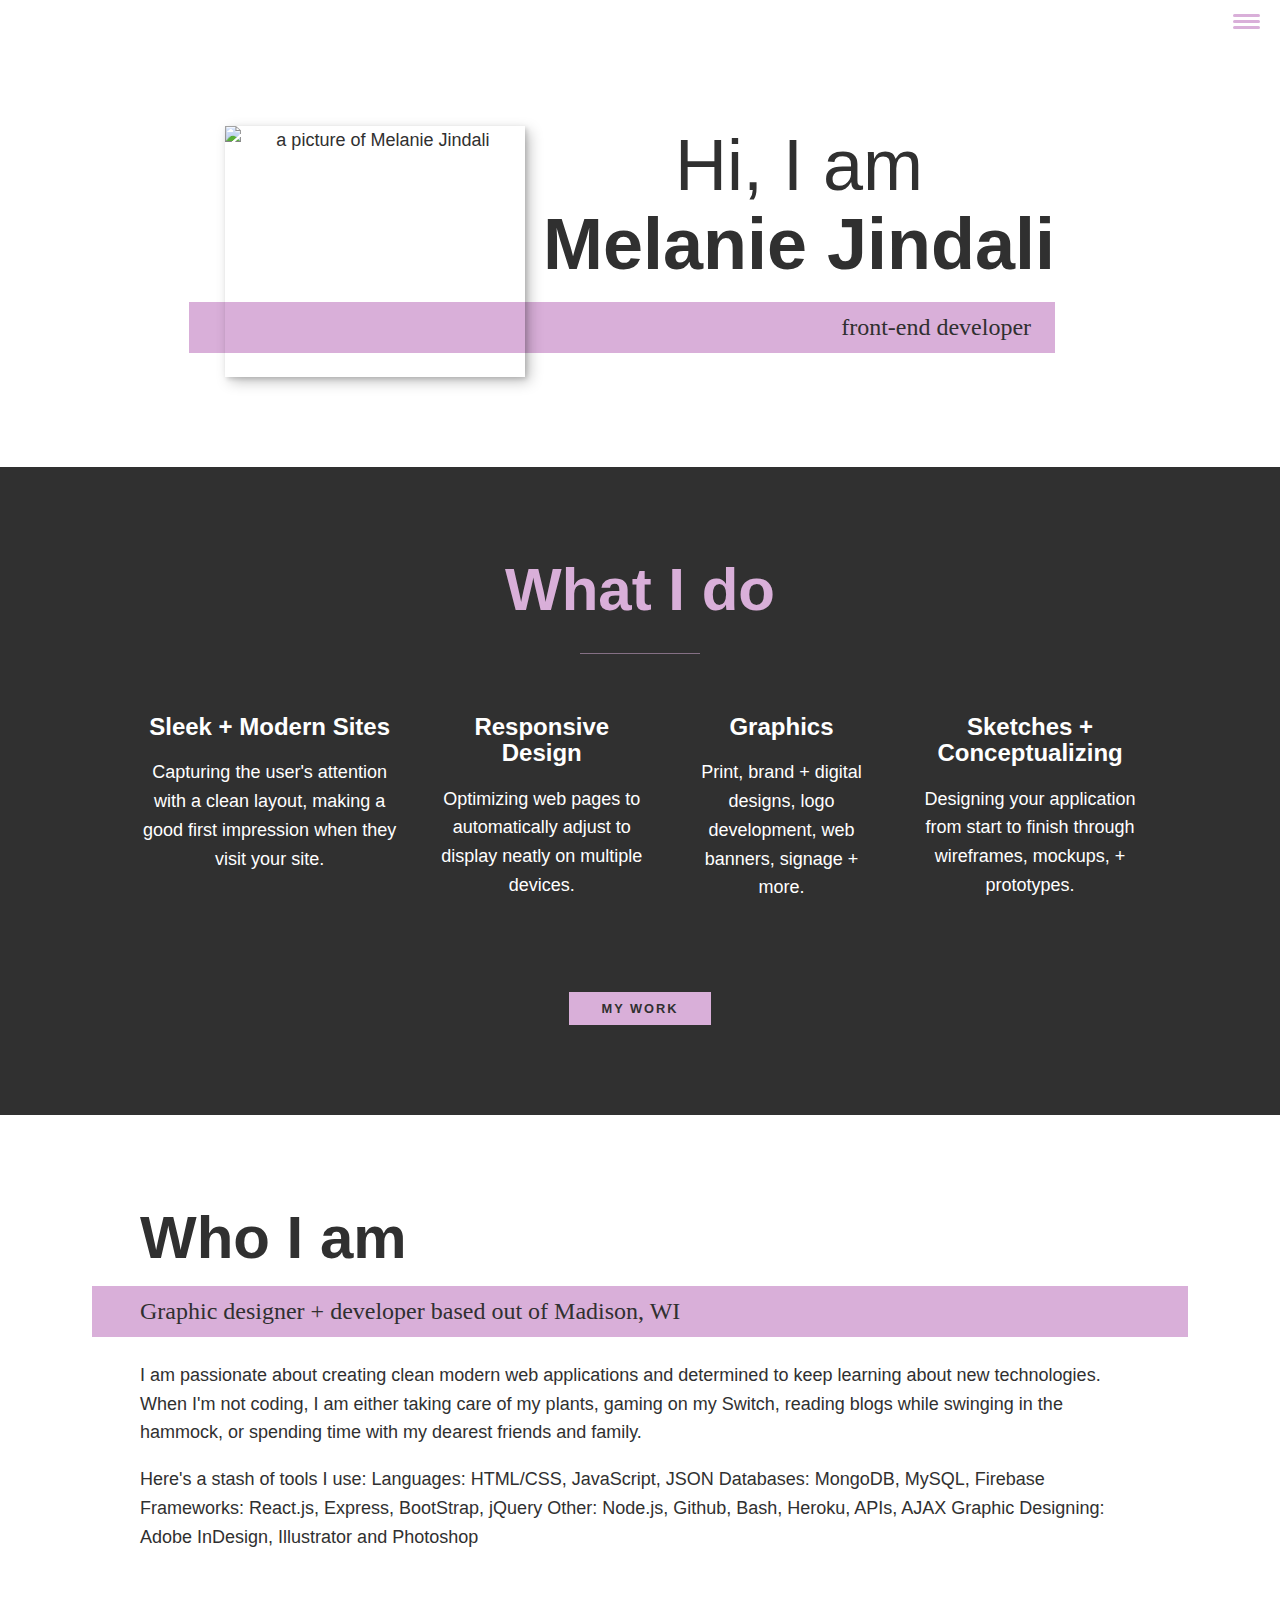
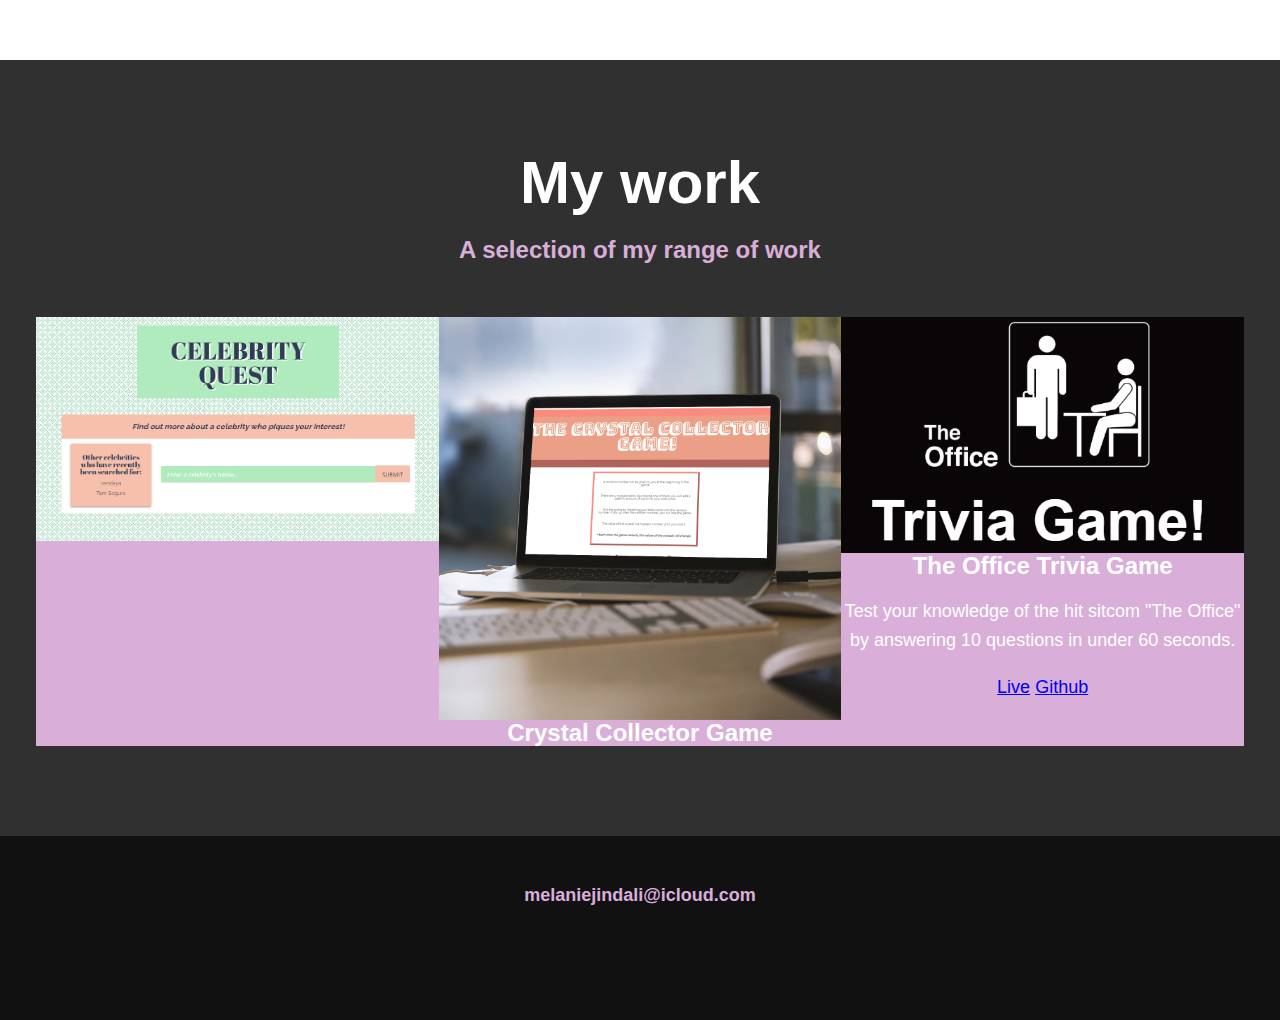
==== index.html @ 62e9fcdd "Create Crystal Collector page" ====
<!DOCTYPE html>
<html lang="en">
<head>
    <meta charset="UTF-8">
    <meta name="viewport" content="width=device-width, initial-scale=1.0">
    <title>MELANIE JINDALI</title>
    <link rel="stylesheet" href="./assets/css/style.css">
    <link href="https://fonts.googleapis.com/css2?family=Lato&family=Source+Serif+Pro:wght@600;900&display=swap">
    <link rel="stylesheet" href="https://use.fontawesome.com/releases/v5.14.0/css/all.css" integrity="sha384-HzLeBuhoNPvSl5KYnjx0BT+WB0QEEqLprO+NBkkk5gbc67FTaL7XIGa2w1L0Xbgc" crossorigin="anonymous">
  </head>

<body>
<!-- Header -->
<header id="home">
        <div>
          <img class="logo" src="./assets/images/dev-mel.png" alt="">
        </div>
              <button class="nav-toggle" aria-label="Toggle navigation">
                <span class="hamburger"></span>
              </button>            
              <nav class="nav"> 
              <ul class="nav-items" id="nav-items">
                <li class="nav-item"><a class="nav-link" href="#home">Home</a></li>
                <li class="nav-item"><a class="nav-link" href="#services">Services</a></li>
                <li class="nav-item"><a class="nav-link" href="#about">About Me</a></li>
                <li class="nav-item"><a class="nav-link" href="#work">Portfolio</a></li>
              </ul>
            </nav>
</header>

<main class="site-main">
    <div class="">
        <div class="">

          <!-- Introduction -->
          <section class="intro" id="home">
            <h1 class="section-title title-intro">
              Hi, I am <strong>Melanie Jindali</strong>
            </h1>
            <p class="subtitle subtitle-intro">front-end developer</p>
            <img src="./assets/images/MJ.png" alt="a picture of Melanie Jindali" class="my-pic">
          </section>

          <!-- My services -->
          <section class="my-services" id="services">
            <h2 class="section-title title-services">What I do</h2>
            <div class="services">
              <div class="service">
                <h3>sleek + modern sites</h3>
                <p>Capturing the user's attention with a clean layout, making a good first impression when they visit your site.</p>
              </div> <!-- /service -->

              <div class="service">
                <h3>responsive design</h3>
                <p>Optimizing web pages to automatically adjust to display neatly on multiple devices.</p>
              </div> <!-- /service -->

              <div class="service">
                <h3>graphics</h3>
                <p>Print, brand + digital designs, logo development, web banners, signage + more.</p>
              </div> <!-- /service -->

              <div class="service">
                <h3>sketches + conceptualizing</h3>
                <p>Designing your application from start to finish through wireframes, mockups, + prototypes.</p>
              </div> <!-- /service -->
            </div> <!-- /services -->
            <a href="#work" class="btn">My work</a>
          </section>


            <!-- About me -->
                <section class="about-me" id="about">
                  <div class="about-container">
                      <h2 class="section-title title-about">Who I am</h2>
                        <p class="subtitle subtitle-about">Graphic designer + developer based out of Madison, WI</p>
                          <div>
                                <p>I am passionate about creating clean modern web applications and determined to keep learning about new technologies. When I'm not coding, I am either taking care of my plants, gaming on my Switch, reading blogs while swinging in the hammock, or spending time with my dearest friends and family.</p>
                                <p>Here's a stash of tools I use:
                                Languages:  HTML/CSS,  JavaScript,  JSON
                                Databases:  MongoDB,  MySQL,  Firebase
                                Frameworks:  React.js,  Express,  BootStrap,  jQuery
                                Other:  Node.js,  Github,  Bash,  Heroku,  APIs,  AJAX
                                Graphic Designing: Adobe InDesign, Illustrator and Photoshop
                                </p>
                            </div>
                        </div>
                </section>

            <!-- My work -->
                <!-- Web Apps -->
                <section class="work" id="work">
                        <h2 class="section-title">My work</h2>
                        <p class="subtitle subtitle-work">A selection of my range of work</p>
                      <div class="portfolio">
                        <div class="portfolio-item">
                          <a href="celeb-quest.html">
                            <img src="assets/images/Celebrity Quest.png" alt="Celebrity Quest" class="portfolio-img">
                          </a>
                        </div>
                          <div class="portfolio-item">
                            <a href="crystal.html">
                              <img src="assets/images/CrystalCollector.png" alt="CrystalCollector" class="portfolio-img">
                            </a>
                            <h3>Crystal Collector Game</h3>
                          </div>
                        <div class="portfolio-item">
                          <img src="assets/images/OfficeTrivia.png" alt="Trivia" class="portfolio-img">
                          <h3>The Office Trivia Game</h3>
                          <p>Test your knowledge of the hit sitcom "The Office" by answering 10 questions in under 60 seconds.</p>
                            <a href="https://melaniejindali.github.io/TriviaGame/">Live</a>
                            <a href="https://github.com/MelanieJindali/TriviaGame">Github</a>
                        </div>
                      </div>
                </section>

            <!-- Footer -->
            <footer class="footer" id="footer">
              <a href="mailto:melaniejindali@icloud.com" class="footer-link">melaniejindali@icloud.com</a>
              <ul class="social-list">
                <li class="social-item">
                  <a href="https://www.linkedin.com/in/melanie-jindali/" class="social-link">
                    <i class="fab fa-linkedin-in"></i>
                  </a>
                </li>
                <li class="social-item">
                  <a href="https://github.com/MelanieJindali" class="social-link">
                    <i class="fab fa-github"></i>
                </a>
              </li>
                <li class="social-item">
                  <a href="https://twitter.com/MJindali" class="social-link">
                    <i class="fab fa-twitter"></i>
                  </a>
                </li>
              </ul>
            </footer>
    </div>
</main>

<script src="https://code.jquery.com/jquery-3.5.1.js" integrity="sha256-QWo7LDvxbWT2tbbQ97B53yJnYU3WhH/C8ycbRAkjPDc=" crossorigin="anonymous"></script>
<script src="./assets/js/index.js"></script>
</body>
</html>
---- assets/css/style.css ----
*,
*::before,
*::after {
	box-sizing: border-box;
}

/* Custom root properties */
:root {
	--ff-main: "Lato", sans-serif;
	--ff-header: "Source Serif Pro", Serif;

  --fw-reg: 400;
	--fw-bold: 600;
	--fw-black: 900;

	--color-light: white;
	--color-dark: #303030;
	--color-accent: #D9AFD9;

	--fs-h1: 3rem;
	--fs-h2: 2.25rem;
	--fs-h3: 1.25rem;
  --fs-body: 1rem;
  
  --shadow: 0.25em 0.25em 0.75em rgba(0,0,0,.25),
            0.125em 0.125em 0.25em rgba(0,0,0,.15);
}

@media (min-width: 600px) {
	:root {
		--fs-h1: 4.5rem;
		--fs-h2: 3.75rem;
		--fs-h3: 1.5rem;
		--fs-body: 1.125rem;
	}
}

/* General styles */

html {
  scroll-behavior: smooth;
}

body {
  background: var(--color-light);
  color: var(--color-dark);
  margin: 0;
  font-family: var(--ff-main);
  font-size: var(--fs-body);
  line-height: 1.6;
  overflow-x: hidden;
}

section {
  padding: 5em 2em;
}

img {
  display: block;
  max-width: 100%;
}

:focus {
  outline: 3px solid var(--color-accent);
  outline-offset: 3px;
}

/* Buttons */
.btn {
  display: inline-block;
  padding: .5em 2.5em;
  background: var(--color-accent);
  color: var(--color-dark);
  text-decoration: none;
  cursor: pointer;
  font-size: .8rem;
  text-transform: uppercase;
  letter-spacing: 2px;
  font-weight: var(--fw-bold);
  transition: transform 200ms ease-in-out;
}

.btn:hover {
  transform: scale(1.1);
}

/* Typography */
h1,
h2,
h3 {
    line-height: 1.1;
    margin: 0;
}

h1 { font-size: var(--fs-h1) }

h2 { 
  font-size: var(--fs-h2);
  font-weight: var(--fw-bold);
}

h3 { 
  font-size: var(--fs-h3);
  text-transform: capitalize; 
}

.section-title {
  margin-bottom: .25em;
}

.title-intro {
  font-weight: var(--fw-reg);
}

.title-intro strong {
  display: block;
  font-weight: var(--fw-black);
}

.subtitle {
  margin: 0;
  font-size: var(--fs-h3);
}

.subtitle-intro,
.subtitle-about {
  background: var(--color-accent);
  font-family: var(--ff-header);
  margin-bottom: 1em;
  padding: .25em 1em;
}

.subtitle-work {
  color: var(--color-accent);
  font-weight: var(--fw-bold);
  margin-bottom: 2em;
}

/* Header */

header {
  display: flex;
  justify-content: space-between;
  padding: 1em;
}

.logo {
  max-width: 100px;
}

.nav { 
  position: fixed;
  background: var(--color-dark);
  color: var(--color-light);
  top: 0;
  bottom: 0;
  left: 0;
  right: 0;
  z-index: 100;

  transform: translateX(100%);
  transition: transform 250ms ease-in-out;
}

.nav-toggle {
  padding: .5em;
  background: transparent;
  border: 0;
  cursor: pointer;
  position: absolute;
  right: 1em;
  top: 1em;
  z-index: 1000;
}

.nav-open .nav {
  transform: translateX(0);
}

.nav-open .nav-toggle {
  position: fixed;
}

.nav-open .hamburger {
  transform: rotate(.625turn);
}

.nav-open .hamburger::before {
  transform: rotate(90deg) translateX(-6px);
}

.nav-open .hamburger::after {
  opacity: 0;
}

.nav-items {
  list-style: none;
  display: flex;
  flex-direction: column;
  justify-content: space-evenly;
  align-items: center;
  height: 100%;
  margin: 0;
  padding: 0;
}

.nav-link {
  color: inherit;
  font-weight: var(--fw-bold);
  font-size: var(--fs-h3);
  text-decoration: none;
}

.nav-link:hover {
  color: var(--color-accent);
}

.hamburger {
  display: block;
  position: relative;
}

.hamburger,
.hamburger::before,
.hamburger::after {
  background: var(--color-accent);
  width: 2em;
  height: 3px;
  border-radius: 1em;
  transition: transform 250ms ease-in-out;
}

.hamburger::before { top: 6px; }
.hamburger::after { bottom: 6px; }

.hamburger::before,
.hamburger::after {
    content: '';
    position: absolute;
    left: 0;
    right: 0;
}

/* Intro section */
.intro {
  position: relative;
}

.my-pic {
  box-shadow: var(--shadow);
}

@media (min-width: 970px) {
  .intro {
      display: grid;
      text-align: center;
      width: min-content;
      margin: 0 auto;
      grid-column-gap: 1em;
      grid-template-areas: 
          "img title"
          "img subtitle";
      grid-template-columns: min-content max-content;
  }
  
  .my-pic {
      grid-area: img;
      min-width: 300px;
      position: relative;
      z-index: 2;
      margin: 0;
  }    
  
  .subtitle-intro {
    font-family: var(--ff-header);
    align-self: start;
    grid-column: -1 / 1;
    grid-row: 2;
    text-align: right;
    position: relative;
    left: -1.5em;
    width: calc(100% + 1.5em);
  }

}

/* My services section */
.my-services {
  background-color: var(--color-dark);
  background-image: url('../assets/images/office-pic.jpg');
  background-blend-mode: multiply;
  background-size: cover;
  color: var(--color-light);
  text-align: center;
}

.title-services {
  color: var(--color-accent);
  position: relative;
}

.title-services::after {
  content: '';
  display: block;
  width: 2em;
  height: 1px;
  margin: .5em auto 1em;
  background: currentColor;
  opacity: .5;
}

.services {
  margin-bottom: 4em;
}

.service {
  max-width: 500px;
  margin: 0 auto;
}

@media (min-width: 970px) {
  .services {
    display: flex;
    max-width: 1000px;
    margin-left: auto;
    margin-right: auto;
  }

  .service + .service {
    margin-left: 2.3em;
  }
}

/* About me section */
.about-me {
  background-color: var(--color-light);
  background-image: url('../assets/images/gradient.jpg');
  background-size: cover;
  width: 100%;
}

.about-container {
  max-width: 1000px;
  margin: 0 auto;
}

.subtitle-about {
  position: relative;
  width: calc(100% + 4em);
  left: -2em;
  padding-left: 2em;
  padding-right: calc(200px + 4em);
}

/* My work section */
.work {
  background-color: var(--color-dark);
  color: var(--color-light);
  text-align: center;
}

.portfolio {
  display: grid;
  grid-template-columns: repeat(auto-fit, minmax(300px, 1fr));
}

.portfolio-item {
  background: var(--color-accent);
  overflow: hidden;
}

.portfolio-item:focus {
  position: relative;
  z-index: 2;
}

.portfolio-img {
  transition: 
    transform 750ms ease-in-out,
    opacity 250ms linear;
}

.portfolio-img:hover,
.portfolio-item:focus .portfolio-img {
  transform: scale(1.2);
  opacity: .5;
}

/* Footer */

.footer {
  background: #111;
  color: var(--color-accent);
  text-align: center;
  padding: 2.5em 0;
}

.footer a {
  color: var(--color-accent);
  text-decoration: none;
}

.footer-link {
  font-weight: var(--fw-bold);
}

.footer-link:hover,
.social-item:hover {
  opacity: .7;
}

.social-list {
  list-style: none;
  display: flex;
  justify-content: center;
  margin: 2em 0 0;
  padding: 0;
}

.social-item {
  margin: 0 .5em;
}

.social-link {
  padding: .5em;
}
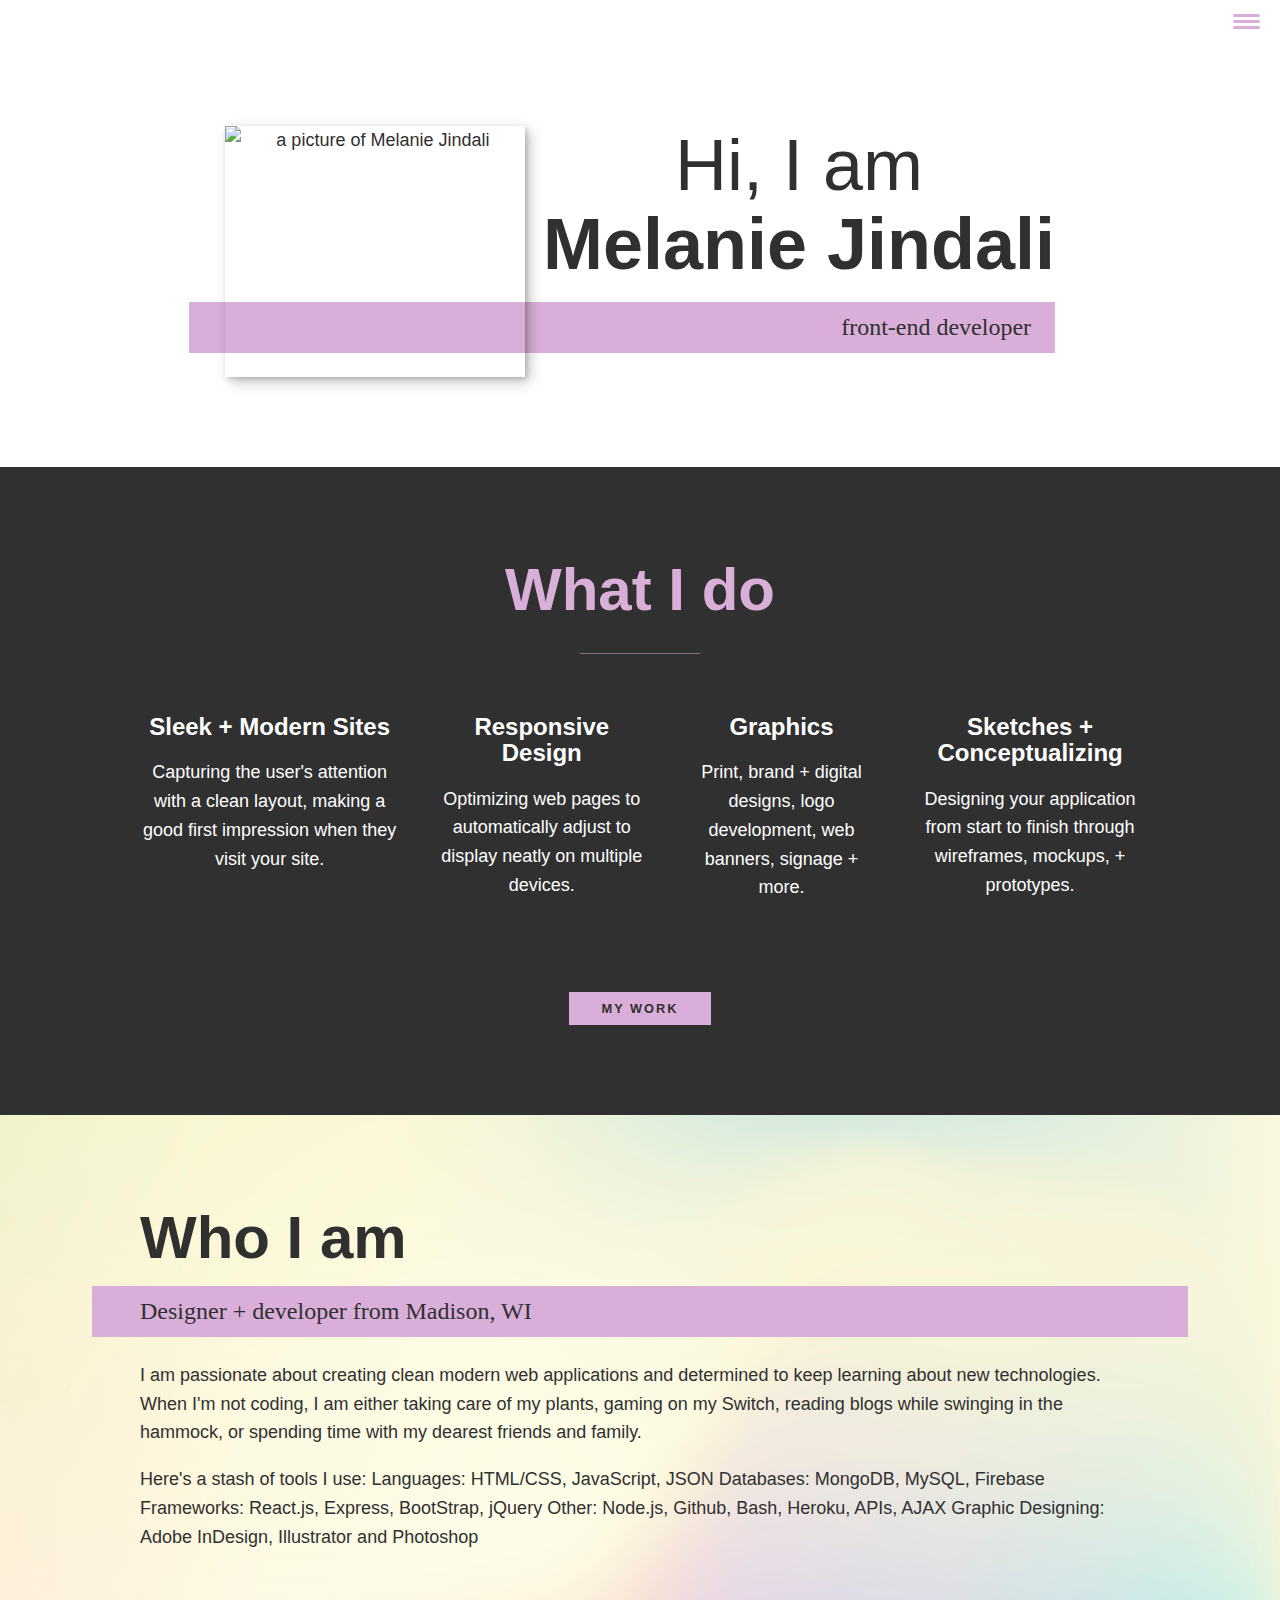
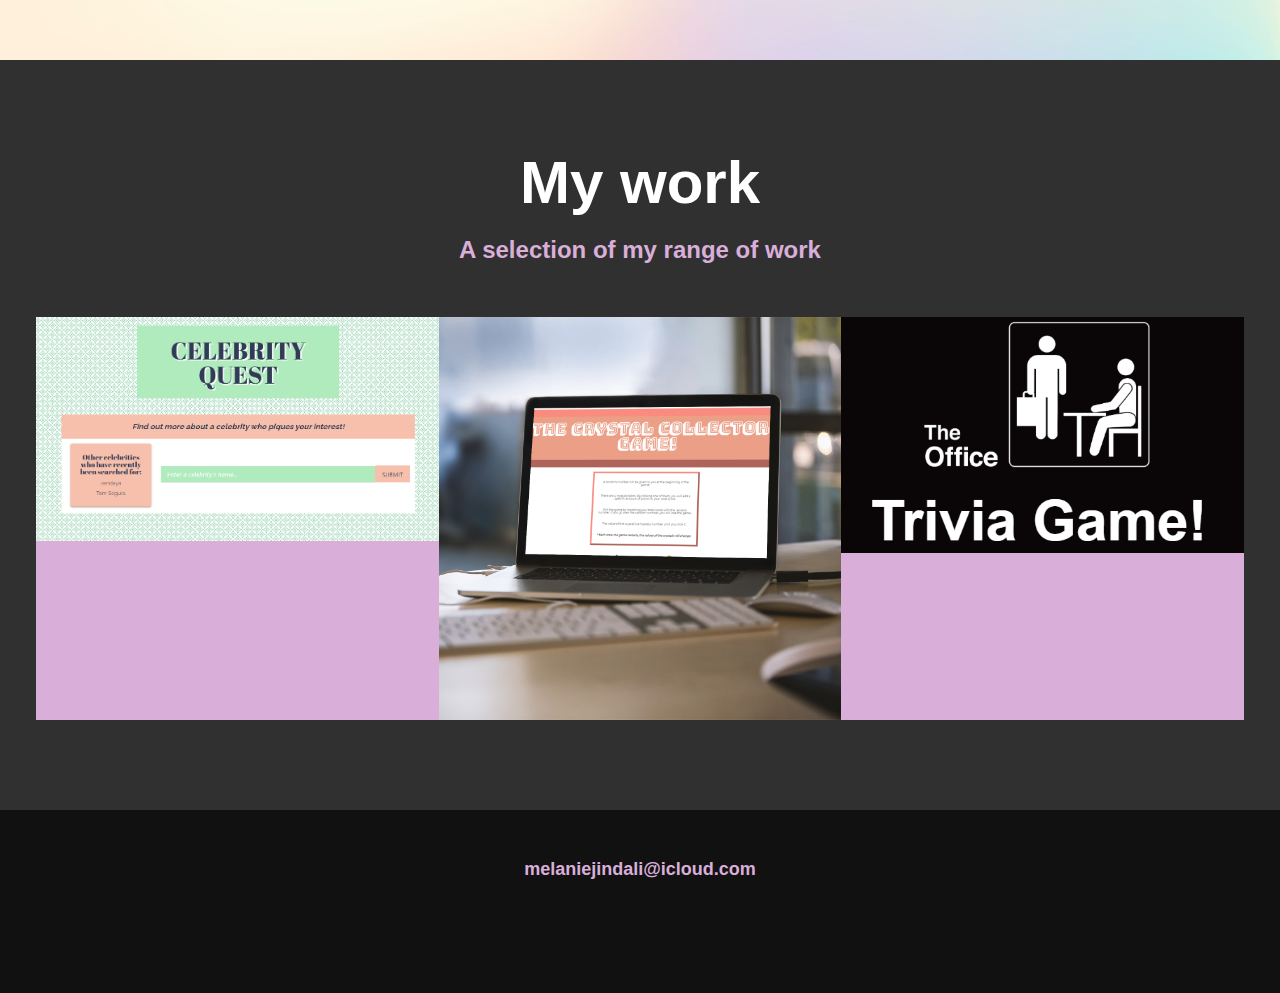
==== commit 40276bc9: "Change about me subtitle" ====
--- a/index.html
+++ b/index.html
@@ -12,9 +12,9 @@
 <body>
 <!-- Header -->
 <header id="home">
-        <div>
+        <a href="index.html">
           <img class="logo" src="./assets/images/dev-mel.png" alt="">
-        </div>
+        </a>
               <button class="nav-toggle" aria-label="Toggle navigation">
                 <span class="hamburger"></span>
               </button>            
@@ -73,7 +73,7 @@
                 <section class="about-me" id="about">
                   <div class="about-container">
                       <h2 class="section-title title-about">Who I am</h2>
-                        <p class="subtitle subtitle-about">Graphic designer + developer based out of Madison, WI</p>
+                        <p class="subtitle subtitle-about">Designer + developer from Madison, WI</p>
                           <div>
                                 <p>I am passionate about creating clean modern web applications and determined to keep learning about new technologies. When I'm not coding, I am either taking care of my plants, gaming on my Switch, reading blogs while swinging in the hammock, or spending time with my dearest friends and family.</p>
                                 <p>Here's a stash of tools I use:
@@ -102,14 +102,11 @@
                             <a href="crystal.html">
                               <img src="assets/images/CrystalCollector.png" alt="CrystalCollector" class="portfolio-img">
                             </a>
-                            <h3>Crystal Collector Game</h3>
                           </div>
                         <div class="portfolio-item">
-                          <img src="assets/images/OfficeTrivia.png" alt="Trivia" class="portfolio-img">
-                          <h3>The Office Trivia Game</h3>
-                          <p>Test your knowledge of the hit sitcom "The Office" by answering 10 questions in under 60 seconds.</p>
-                            <a href="https://melaniejindali.github.io/TriviaGame/">Live</a>
-                            <a href="https://github.com/MelanieJindali/TriviaGame">Github</a>
+                          <a href="trivia.html">
+                            <img src="assets/images/OfficeTrivia.png" alt="Trivia" class="portfolio-img">
+                          </a>
                         </div>
                       </div>
                 </section>
--- a/assets/css/style.css
+++ b/assets/css/style.css
@@ -9,21 +9,21 @@
 	--ff-main: "Lato", sans-serif;
 	--ff-header: "Source Serif Pro", Serif;
 
-  --fw-reg: 400;
+	--fw-reg: 400;
 	--fw-bold: 600;
 	--fw-black: 900;
 
 	--color-light: white;
 	--color-dark: #303030;
-	--color-accent: #D9AFD9;
+	--color-accent: #d9afd9;
 
 	--fs-h1: 3rem;
 	--fs-h2: 2.25rem;
 	--fs-h3: 1.25rem;
-  --fs-body: 1rem;
-  
-  --shadow: 0.25em 0.25em 0.75em rgba(0,0,0,.25),
-            0.125em 0.125em 0.25em rgba(0,0,0,.15);
+	--fs-body: 1rem;
+
+	--shadow: 0.25em 0.25em 0.75em rgba(0, 0, 0, 0.25),
+		0.125em 0.125em 0.25em rgba(0, 0, 0, 0.15);
 }
 
 @media (min-width: 600px) {
@@ -38,389 +38,410 @@
 /* General styles */
 
 html {
-  scroll-behavior: smooth;
+	scroll-behavior: smooth;
 }
 
 body {
-  background: var(--color-light);
-  color: var(--color-dark);
-  margin: 0;
-  font-family: var(--ff-main);
-  font-size: var(--fs-body);
-  line-height: 1.6;
-  overflow-x: hidden;
+	background: var(--color-light);
+	color: var(--color-dark);
+	margin: 0;
+	font-family: var(--ff-main);
+	font-size: var(--fs-body);
+	line-height: 1.6;
+	overflow-x: hidden;
 }
 
 section {
-  padding: 5em 2em;
+	padding: 5em 2em;
 }
 
 img {
-  display: block;
-  max-width: 100%;
+	display: block;
+	max-width: 100%;
 }
 
 :focus {
-  outline: 3px solid var(--color-accent);
-  outline-offset: 3px;
+	outline: 3px solid var(--color-accent);
+	outline-offset: 3px;
 }
 
 /* Buttons */
 .btn {
-  display: inline-block;
-  padding: .5em 2.5em;
-  background: var(--color-accent);
-  color: var(--color-dark);
-  text-decoration: none;
-  cursor: pointer;
-  font-size: .8rem;
-  text-transform: uppercase;
-  letter-spacing: 2px;
-  font-weight: var(--fw-bold);
-  transition: transform 200ms ease-in-out;
+	display: inline-block;
+	padding: 0.5em 2.5em;
+	background: var(--color-accent);
+	color: var(--color-dark);
+	text-decoration: none;
+	cursor: pointer;
+	font-size: 0.8rem;
+	text-transform: uppercase;
+	letter-spacing: 2px;
+	font-weight: var(--fw-bold);
+	transition: transform 200ms ease-in-out;
 }
 
 .btn:hover {
-  transform: scale(1.1);
+	transform: scale(1.1);
 }
 
 /* Typography */
 h1,
 h2,
 h3 {
-    line-height: 1.1;
-    margin: 0;
-}
-
-h1 { font-size: var(--fs-h1) }
-
-h2 { 
-  font-size: var(--fs-h2);
-  font-weight: var(--fw-bold);
-}
-
-h3 { 
-  font-size: var(--fs-h3);
-  text-transform: capitalize; 
+	line-height: 1.1;
+	margin: 0;
+}
+
+h1 {
+	font-size: var(--fs-h1);
+}
+
+h2 {
+	font-size: var(--fs-h2);
+	font-weight: var(--fw-bold);
+}
+
+h3 {
+	font-size: var(--fs-h3);
+	text-transform: capitalize;
 }
 
 .section-title {
-  margin-bottom: .25em;
+	margin-bottom: 0.25em;
 }
 
 .title-intro {
-  font-weight: var(--fw-reg);
+	font-weight: var(--fw-reg);
 }
 
 .title-intro strong {
-  display: block;
-  font-weight: var(--fw-black);
+	display: block;
+	font-weight: var(--fw-black);
 }
 
 .subtitle {
-  margin: 0;
-  font-size: var(--fs-h3);
+	margin: 0;
+	font-size: var(--fs-h3);
 }
 
 .subtitle-intro,
 .subtitle-about {
-  background: var(--color-accent);
-  font-family: var(--ff-header);
-  margin-bottom: 1em;
-  padding: .25em 1em;
+	background: var(--color-accent);
+	font-family: var(--ff-header);
+	margin-bottom: 1em;
+	padding: 0.25em 1em;
 }
 
 .subtitle-work {
-  color: var(--color-accent);
-  font-weight: var(--fw-bold);
-  margin-bottom: 2em;
+	color: var(--color-accent);
+	font-weight: var(--fw-bold);
+	margin-bottom: 2em;
 }
 
 /* Header */
 
 header {
-  display: flex;
-  justify-content: space-between;
-  padding: 1em;
+	display: flex;
+	justify-content: space-between;
+	padding: 1em;
 }
 
 .logo {
-  max-width: 100px;
-}
-
-.nav { 
-  position: fixed;
-  background: var(--color-dark);
-  color: var(--color-light);
-  top: 0;
-  bottom: 0;
-  left: 0;
-  right: 0;
-  z-index: 100;
-
-  transform: translateX(100%);
-  transition: transform 250ms ease-in-out;
+	max-width: 100px;
+}
+
+.nav {
+	position: fixed;
+	background: var(--color-dark);
+	color: var(--color-light);
+	top: 0;
+	bottom: 0;
+	left: 0;
+	right: 0;
+	z-index: 100;
+
+	transform: translateX(100%);
+	transition: transform 250ms ease-in-out;
 }
 
 .nav-toggle {
-  padding: .5em;
-  background: transparent;
-  border: 0;
-  cursor: pointer;
-  position: absolute;
-  right: 1em;
-  top: 1em;
-  z-index: 1000;
+	padding: 0.5em;
+	background: transparent;
+	border: 0;
+	cursor: pointer;
+	position: absolute;
+	right: 1em;
+	top: 1em;
+	z-index: 1000;
 }
 
 .nav-open .nav {
-  transform: translateX(0);
+	transform: translateX(0);
 }
 
 .nav-open .nav-toggle {
-  position: fixed;
+	position: fixed;
 }
 
 .nav-open .hamburger {
-  transform: rotate(.625turn);
+	transform: rotate(0.625turn);
 }
 
 .nav-open .hamburger::before {
-  transform: rotate(90deg) translateX(-6px);
+	transform: rotate(90deg) translateX(-6px);
 }
 
 .nav-open .hamburger::after {
-  opacity: 0;
+	opacity: 0;
 }
 
 .nav-items {
-  list-style: none;
-  display: flex;
-  flex-direction: column;
-  justify-content: space-evenly;
-  align-items: center;
-  height: 100%;
-  margin: 0;
-  padding: 0;
+	list-style: none;
+	display: flex;
+	flex-direction: column;
+	justify-content: space-evenly;
+	align-items: center;
+	height: 100%;
+	margin: 0;
+	padding: 0;
 }
 
 .nav-link {
-  color: inherit;
-  font-weight: var(--fw-bold);
-  font-size: var(--fs-h3);
-  text-decoration: none;
+	color: inherit;
+	font-weight: var(--fw-bold);
+	font-size: var(--fs-h3);
+	text-decoration: none;
 }
 
 .nav-link:hover {
-  color: var(--color-accent);
+	color: var(--color-accent);
 }
 
 .hamburger {
-  display: block;
-  position: relative;
+	display: block;
+	position: relative;
 }
 
 .hamburger,
 .hamburger::before,
 .hamburger::after {
-  background: var(--color-accent);
-  width: 2em;
-  height: 3px;
-  border-radius: 1em;
-  transition: transform 250ms ease-in-out;
-}
-
-.hamburger::before { top: 6px; }
-.hamburger::after { bottom: 6px; }
+	background: var(--color-accent);
+	width: 2em;
+	height: 3px;
+	border-radius: 1em;
+	transition: transform 250ms ease-in-out;
+}
+
+.hamburger::before {
+	top: 6px;
+}
+.hamburger::after {
+	bottom: 6px;
+}
 
 .hamburger::before,
 .hamburger::after {
-    content: '';
-    position: absolute;
-    left: 0;
-    right: 0;
+	content: "";
+	position: absolute;
+	left: 0;
+	right: 0;
 }
 
 /* Intro section */
 .intro {
-  position: relative;
+	position: relative;
 }
 
 .my-pic {
-  box-shadow: var(--shadow);
+	box-shadow: var(--shadow);
 }
 
 @media (min-width: 970px) {
-  .intro {
-      display: grid;
-      text-align: center;
-      width: min-content;
-      margin: 0 auto;
-      grid-column-gap: 1em;
-      grid-template-areas: 
-          "img title"
-          "img subtitle";
-      grid-template-columns: min-content max-content;
-  }
-  
-  .my-pic {
-      grid-area: img;
-      min-width: 300px;
-      position: relative;
-      z-index: 2;
-      margin: 0;
-  }    
-  
-  .subtitle-intro {
-    font-family: var(--ff-header);
-    align-self: start;
-    grid-column: -1 / 1;
-    grid-row: 2;
-    text-align: right;
-    position: relative;
-    left: -1.5em;
-    width: calc(100% + 1.5em);
-  }
-
+	.intro {
+		display: grid;
+		text-align: center;
+		width: min-content;
+		margin: 0 auto;
+		grid-column-gap: 1em;
+		grid-template-areas:
+			"img title"
+			"img subtitle";
+		grid-template-columns: min-content max-content;
+	}
+
+	.my-pic {
+		grid-area: img;
+		min-width: 300px;
+		position: relative;
+		z-index: 2;
+		margin: 0;
+	}
+
+	.subtitle-intro {
+		font-family: var(--ff-header);
+		align-self: start;
+		grid-column: -1 / 1;
+		grid-row: 2;
+		text-align: right;
+		position: relative;
+		left: -1.5em;
+		width: calc(100% + 1.5em);
+	}
 }
 
 /* My services section */
 .my-services {
-  background-color: var(--color-dark);
-  background-image: url('../assets/images/office-pic.jpg');
-  background-blend-mode: multiply;
-  background-size: cover;
-  color: var(--color-light);
-  text-align: center;
+	background-color: var(--color-dark);
+	background-image: url("../assets/images/office-pic.jpg");
+	background-blend-mode: multiply;
+	background-size: cover;
+	color: var(--color-light);
+	text-align: center;
 }
 
 .title-services {
-  color: var(--color-accent);
-  position: relative;
+	color: var(--color-accent);
+	position: relative;
 }
 
 .title-services::after {
-  content: '';
-  display: block;
-  width: 2em;
-  height: 1px;
-  margin: .5em auto 1em;
-  background: currentColor;
-  opacity: .5;
+	content: "";
+	display: block;
+	width: 2em;
+	height: 1px;
+	margin: 0.5em auto 1em;
+	background: currentColor;
+	opacity: 0.5;
 }
 
 .services {
-  margin-bottom: 4em;
+	margin-bottom: 4em;
 }
 
 .service {
-  max-width: 500px;
-  margin: 0 auto;
+	max-width: 500px;
+	margin: 0 auto;
 }
 
 @media (min-width: 970px) {
-  .services {
-    display: flex;
-    max-width: 1000px;
-    margin-left: auto;
-    margin-right: auto;
-  }
-
-  .service + .service {
-    margin-left: 2.3em;
-  }
+	.services {
+		display: flex;
+		max-width: 1000px;
+		margin-left: auto;
+		margin-right: auto;
+	}
+
+	.service + .service {
+		margin-left: 2.3em;
+	}
 }
 
 /* About me section */
 .about-me {
-  background-color: var(--color-light);
-  background-image: url('../assets/images/gradient.jpg');
-  background-size: cover;
-  width: 100%;
+	background-color: var(--color-light);
+	background-image: url("../images/gradient.jpg");
+	background-size: cover;
+	width: 100%;
 }
 
 .about-container {
-  max-width: 1000px;
-  margin: 0 auto;
+	max-width: 1000px;
+	margin: 0 auto;
 }
 
 .subtitle-about {
-  position: relative;
-  width: calc(100% + 4em);
-  left: -2em;
-  padding-left: 2em;
-  padding-right: calc(200px + 4em);
+	position: relative;
+	width: calc(100% + 4em);
+	left: -2em;
+	padding-left: 2em;
+	padding-right: calc(200px + 4em);
 }
 
 /* My work section */
 .work {
-  background-color: var(--color-dark);
-  color: var(--color-light);
-  text-align: center;
+	background-color: var(--color-dark);
+	color: var(--color-light);
+	text-align: center;
 }
 
 .portfolio {
-  display: grid;
-  grid-template-columns: repeat(auto-fit, minmax(300px, 1fr));
+	display: grid;
+	grid-template-columns: repeat(auto-fit, minmax(300px, 1fr));
 }
 
 .portfolio-item {
-  background: var(--color-accent);
-  overflow: hidden;
+	background: var(--color-accent);
+	overflow: hidden;
 }
 
 .portfolio-item:focus {
-  position: relative;
-  z-index: 2;
+	position: relative;
+	z-index: 2;
 }
 
 .portfolio-img {
-  transition: 
-    transform 750ms ease-in-out,
-    opacity 250ms linear;
+	transition: transform 750ms ease-in-out, opacity 250ms linear;
 }
 
 .portfolio-img:hover,
 .portfolio-item:focus .portfolio-img {
-  transform: scale(1.2);
-  opacity: .5;
+	transform: scale(1.2);
+	opacity: 0.5;
 }
 
 /* Footer */
 
 .footer {
-  background: #111;
-  color: var(--color-accent);
-  text-align: center;
-  padding: 2.5em 0;
+	background: #111;
+	color: var(--color-accent);
+	text-align: center;
+	padding: 2.5em 0;
 }
 
 .footer a {
-  color: var(--color-accent);
-  text-decoration: none;
+	color: var(--color-accent);
+	text-decoration: none;
 }
 
 .footer-link {
-  font-weight: var(--fw-bold);
+	font-weight: var(--fw-bold);
 }
 
 .footer-link:hover,
 .social-item:hover {
-  opacity: .7;
+	opacity: 0.7;
 }
 
 .social-list {
-  list-style: none;
-  display: flex;
-  justify-content: center;
-  margin: 2em 0 0;
-  padding: 0;
+	list-style: none;
+	display: flex;
+	justify-content: center;
+	margin: 2em 0 0;
+	padding: 0;
 }
 
 .social-item {
-  margin: 0 .5em;
+	margin: 0 0.5em;
 }
 
 .social-link {
-  padding: .5em;
+	padding: 0.5em;
+}
+
+/* Individual Portfolio item */
+.portfolio-item-individual {
+	padding: 0 2em 2em;
+	max-width: 1000px;
+  margin: 0 auto;
+  text-align: center;
+}
+
+.portfolio-item-individual p {
+	max-width: 600px;
+	margin-left: auto;
+	margin-right: auto;
+}
+ 
+.portfolio-item-individual a {
+  margin-right: 1em;
 }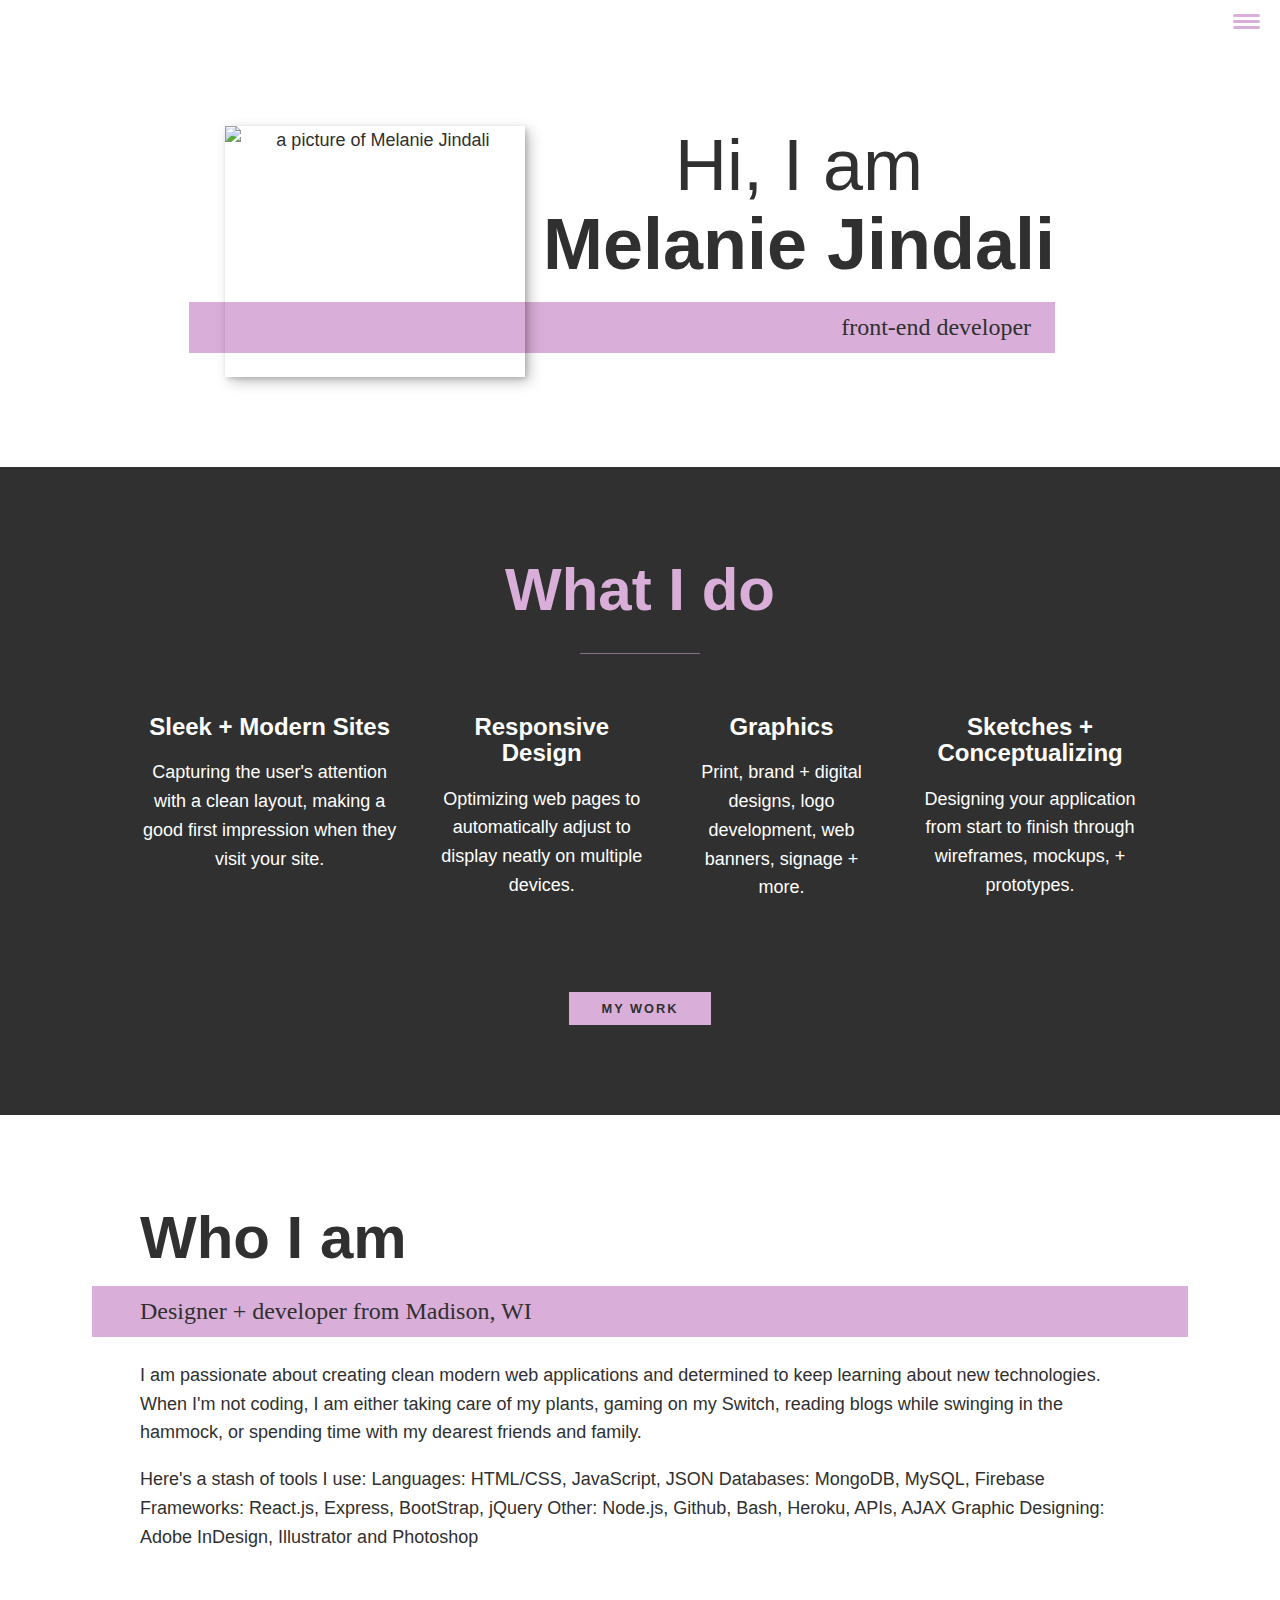
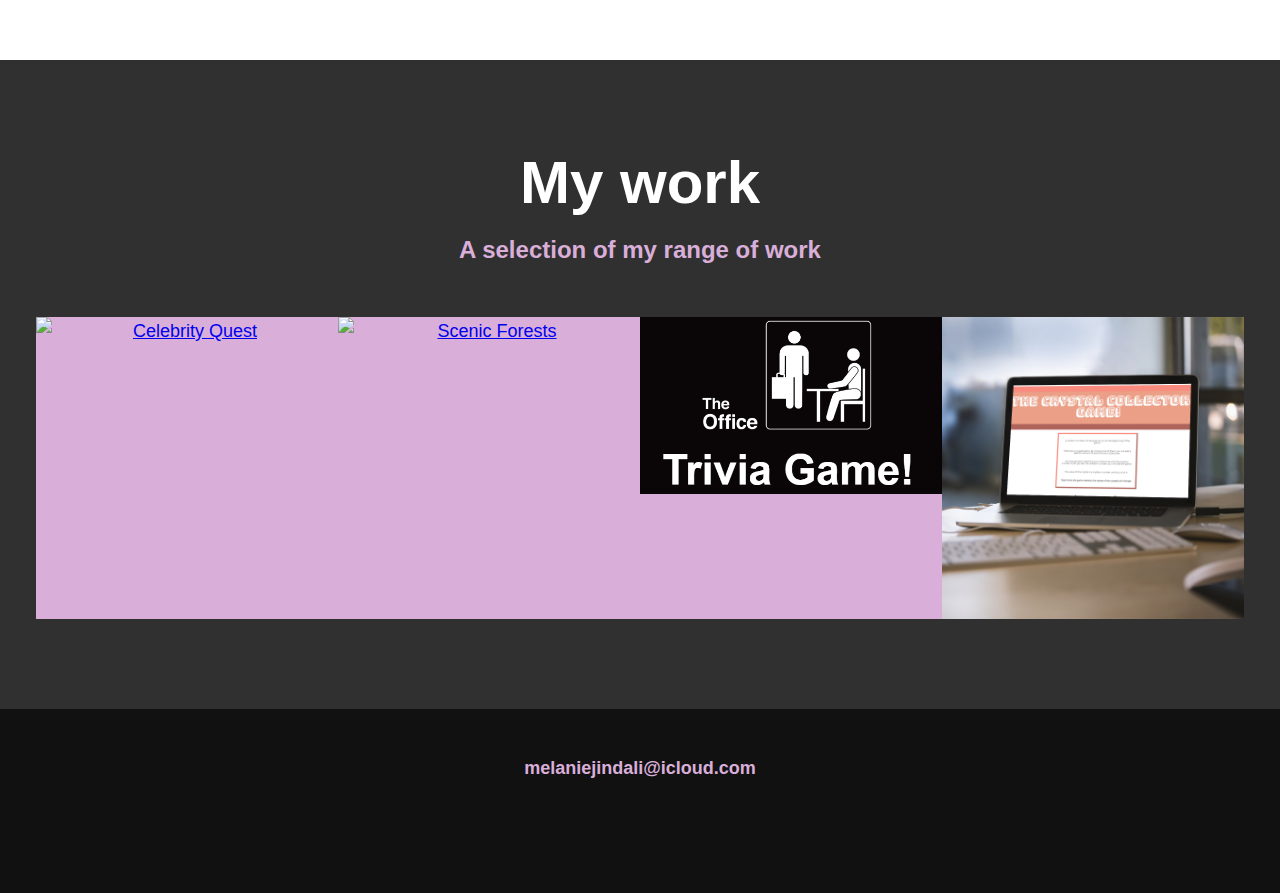
==== commit 0dac896d: "Rearrange items" ====
--- a/index.html
+++ b/index.html
@@ -3,7 +3,7 @@
 <head>
     <meta charset="UTF-8">
     <meta name="viewport" content="width=device-width, initial-scale=1.0">
-    <title>MELANIE JINDALI</title>
+    <title>Melanie Jindali</title>
     <link rel="stylesheet" href="./assets/css/style.css">
     <link href="https://fonts.googleapis.com/css2?family=Lato&family=Source+Serif+Pro:wght@600;900&display=swap">
     <link rel="stylesheet" href="https://use.fontawesome.com/releases/v5.14.0/css/all.css" integrity="sha384-HzLeBuhoNPvSl5KYnjx0BT+WB0QEEqLprO+NBkkk5gbc67FTaL7XIGa2w1L0Xbgc" crossorigin="anonymous">
@@ -95,17 +95,22 @@
                       <div class="portfolio">
                         <div class="portfolio-item">
                           <a href="celeb-quest.html">
-                            <img src="assets/images/Celebrity Quest.png" alt="Celebrity Quest" class="portfolio-img">
+                            <img src="assets/images/CelebQuest2.png" alt="Celebrity Quest" class="portfolio-img">
                           </a>
                         </div>
-                          <div class="portfolio-item">
-                            <a href="crystal.html">
-                              <img src="assets/images/CrystalCollector.png" alt="CrystalCollector" class="portfolio-img">
-                            </a>
-                          </div>
+                        <div class="portfolio-item">
+                          <a href="scenic-forests.html">
+                            <img src="assets/images/SF2.png" alt="Scenic Forests" class="portfolio-img">
+                          </a>
+                        </div>
                         <div class="portfolio-item">
                           <a href="trivia.html">
                             <img src="assets/images/OfficeTrivia.png" alt="Trivia" class="portfolio-img">
+                          </a>
+                        </div>
+                        <div class="portfolio-item">
+                          <a href="crystal.html">
+                            <img src="assets/images/CrystalCollector.png" alt="CrystalCollector" class="portfolio-img">
                           </a>
                         </div>
                       </div>
--- a/assets/css/style.css
+++ b/assets/css/style.css
@@ -339,8 +339,6 @@
 /* About me section */
 .about-me {
 	background-color: var(--color-light);
-	background-image: url("../images/gradient.jpg");
-	background-size: cover;
 	width: 100%;
 }
 
@@ -444,4 +442,4 @@
  
 .portfolio-item-individual a {
   margin-right: 1em;
-}+}
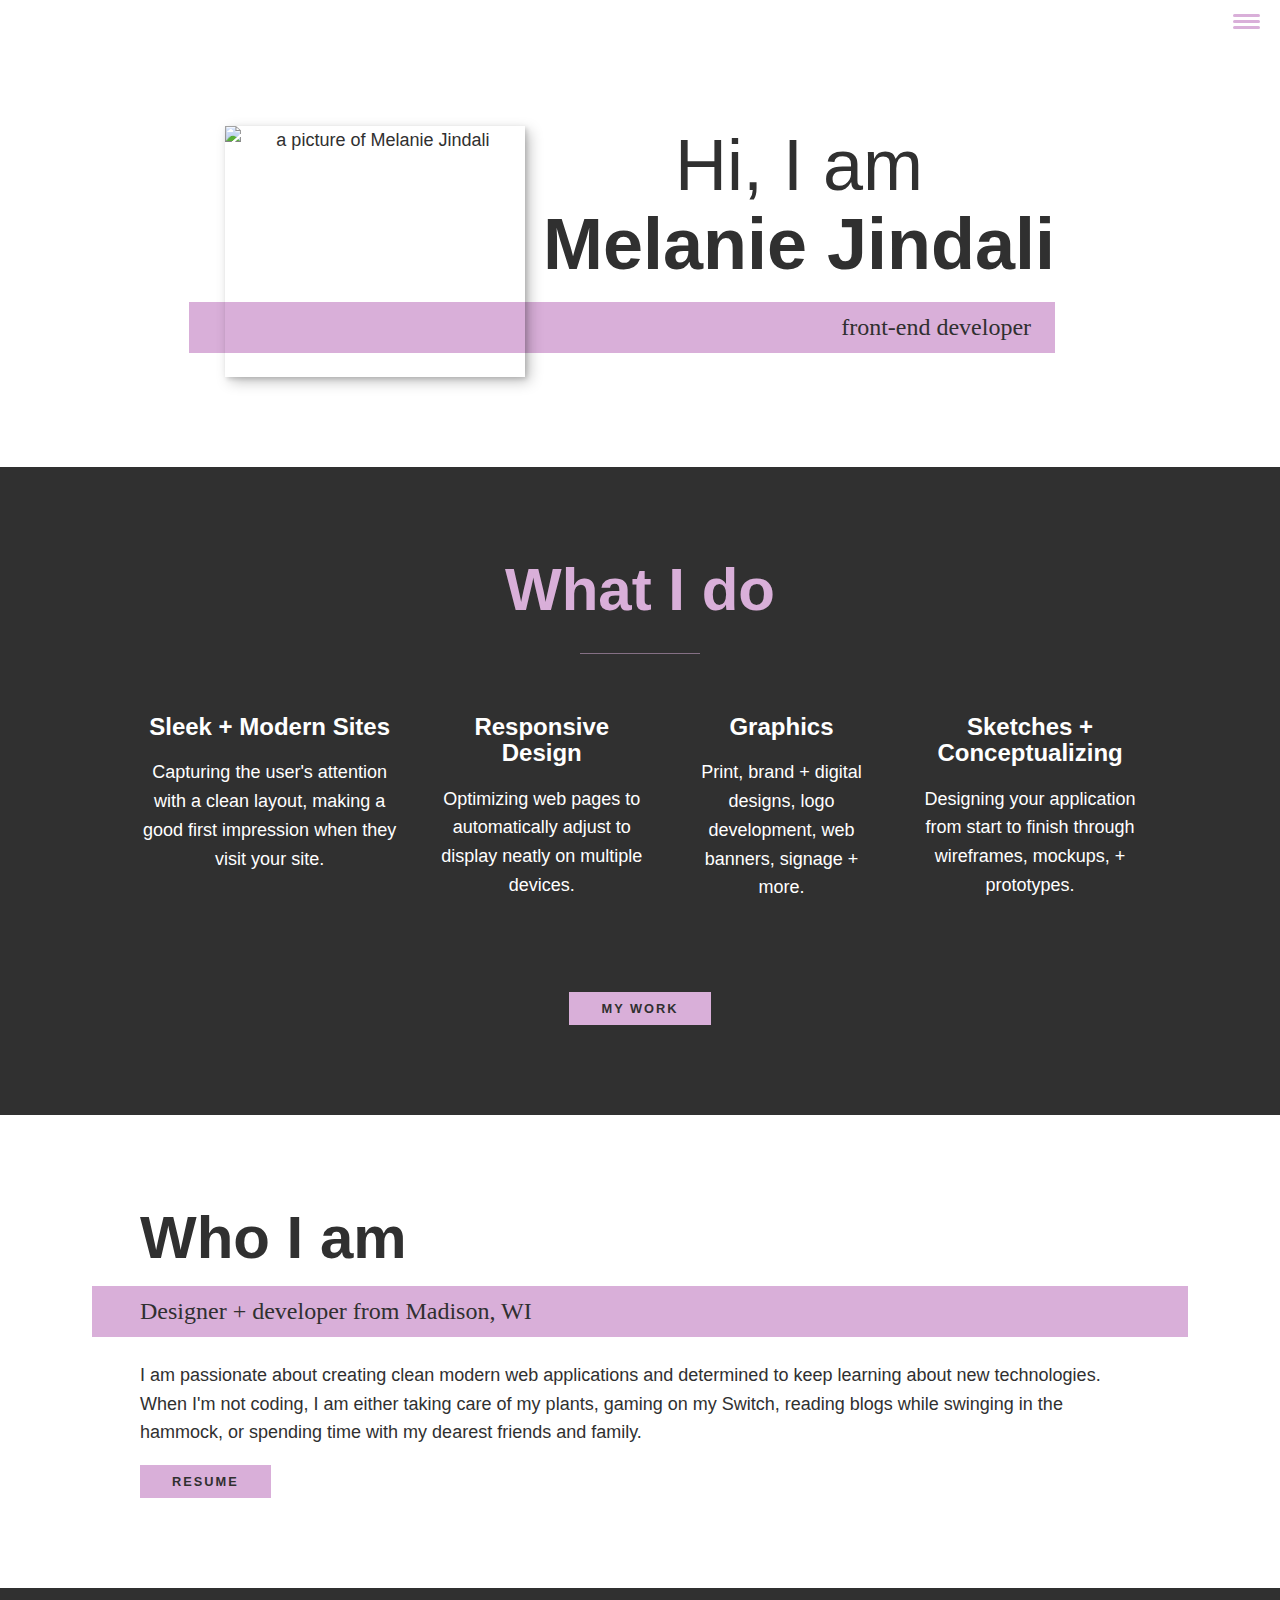
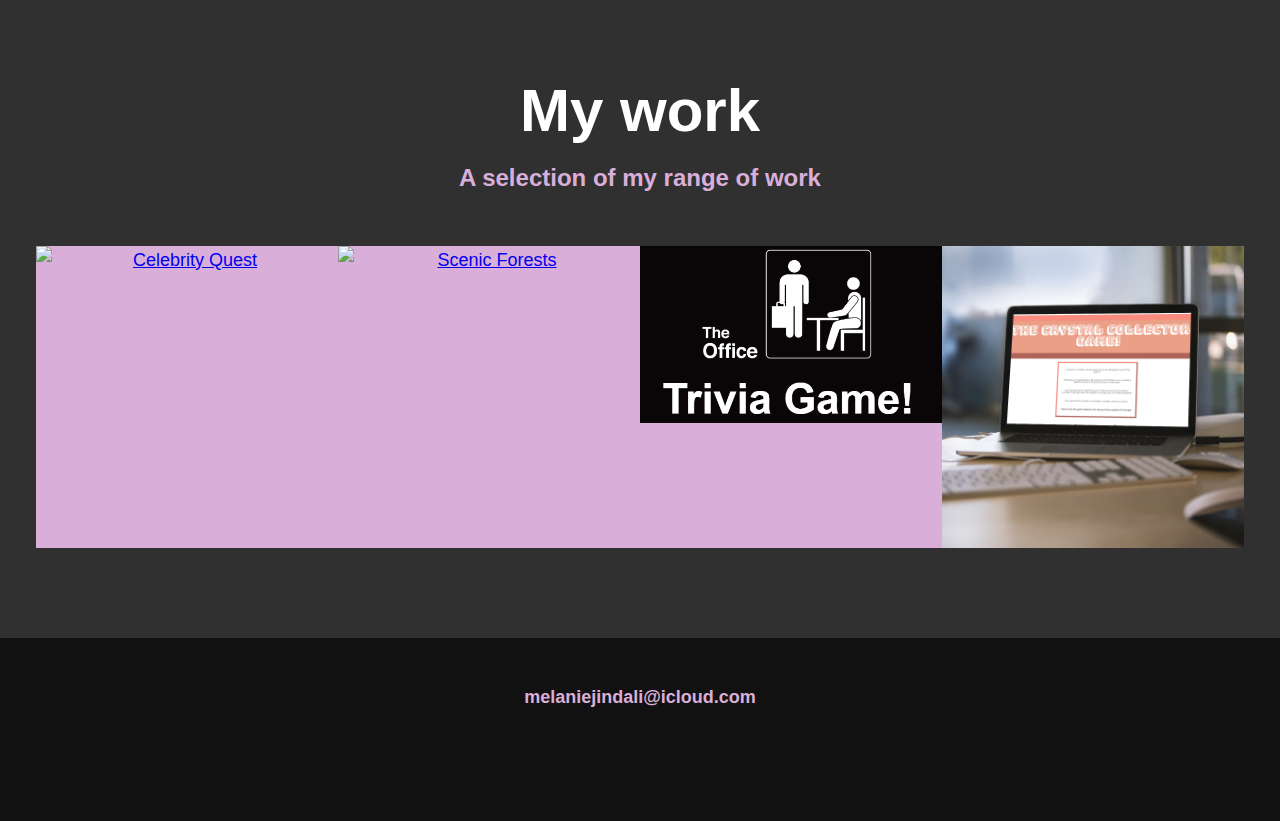
==== commit d36a2290: "Adding resume" ====
--- a/index.html
+++ b/index.html
@@ -76,13 +76,7 @@
                         <p class="subtitle subtitle-about">Designer + developer from Madison, WI</p>
                           <div>
                                 <p>I am passionate about creating clean modern web applications and determined to keep learning about new technologies. When I'm not coding, I am either taking care of my plants, gaming on my Switch, reading blogs while swinging in the hammock, or spending time with my dearest friends and family.</p>
-                                <p>Here's a stash of tools I use:
-                                Languages:  HTML/CSS,  JavaScript,  JSON
-                                Databases:  MongoDB,  MySQL,  Firebase
-                                Frameworks:  React.js,  Express,  BootStrap,  jQuery
-                                Other:  Node.js,  Github,  Bash,  Heroku,  APIs,  AJAX
-                                Graphic Designing: Adobe InDesign, Illustrator and Photoshop
-                                </p>
+                                <a href="./assets/resume/MelanieJindali_Resume.pdf" class="btn">Resume</a>
                             </div>
                         </div>
                 </section>
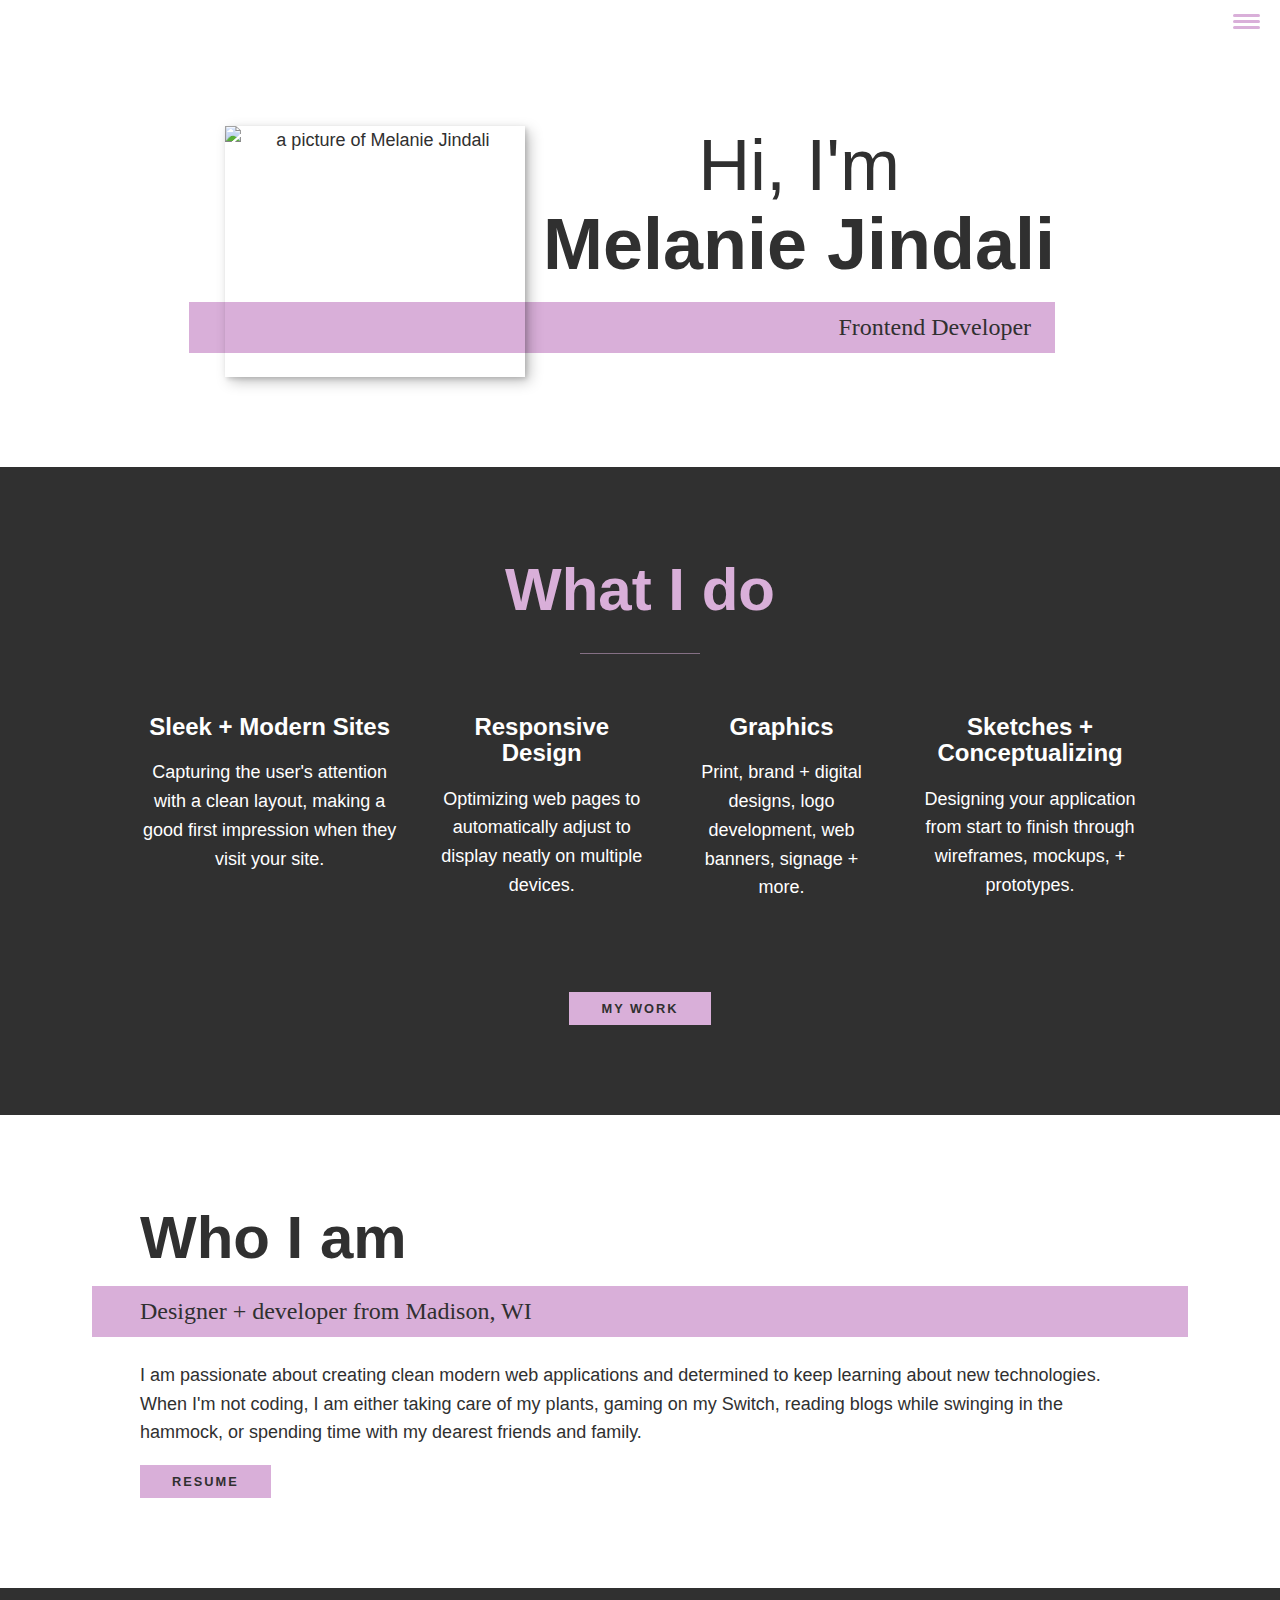
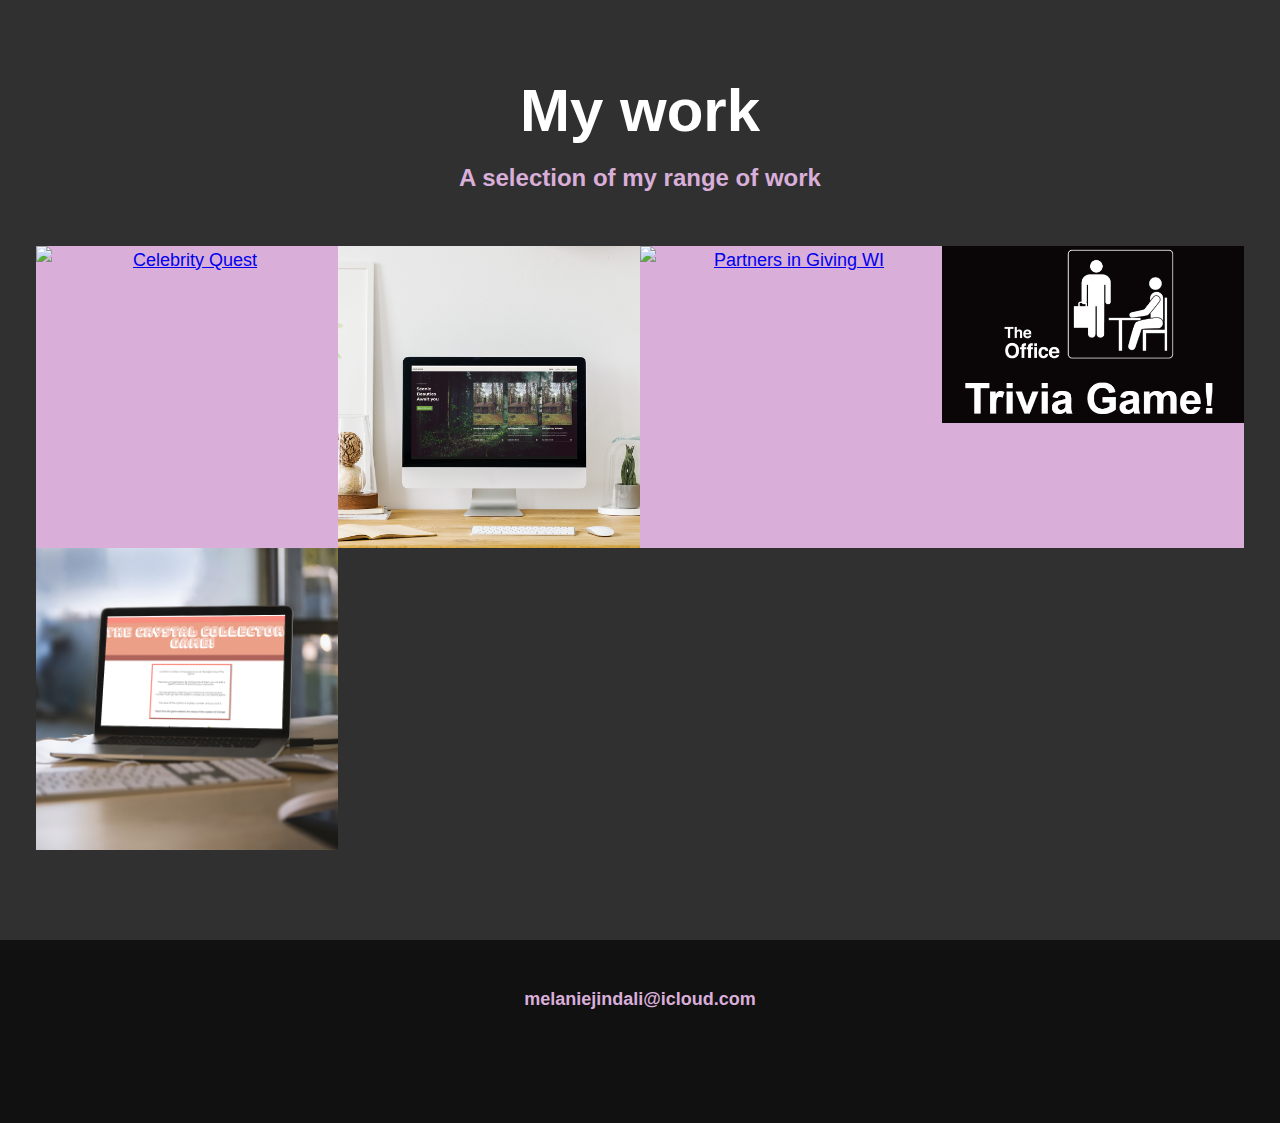
==== commit 6c057d67: "Minor tweaks" ====
--- a/index.html
+++ b/index.html
@@ -35,9 +35,9 @@
           <!-- Introduction -->
           <section class="intro" id="home">
             <h1 class="section-title title-intro">
-              Hi, I am <strong>Melanie Jindali</strong>
+              Hi, I'm <strong>Melanie Jindali</strong>
             </h1>
-            <p class="subtitle subtitle-intro">front-end developer</p>
+            <p class="subtitle subtitle-intro">Frontend Developer</p>
             <img src="./assets/images/MJ.png" alt="a picture of Melanie Jindali" class="my-pic">
           </section>
 
@@ -98,6 +98,11 @@
                           </a>
                         </div>
                         <div class="portfolio-item">
+                          <a href="partners-in-giving.html">
+                            <img src="assets/images/PinG1.png" alt="Partners in Giving WI" class="portfolio-img">
+                          </a>
+                        </div>
+                        <div class="portfolio-item">
                           <a href="trivia.html">
                             <img src="assets/images/OfficeTrivia.png" alt="Trivia" class="portfolio-img">
                           </a>
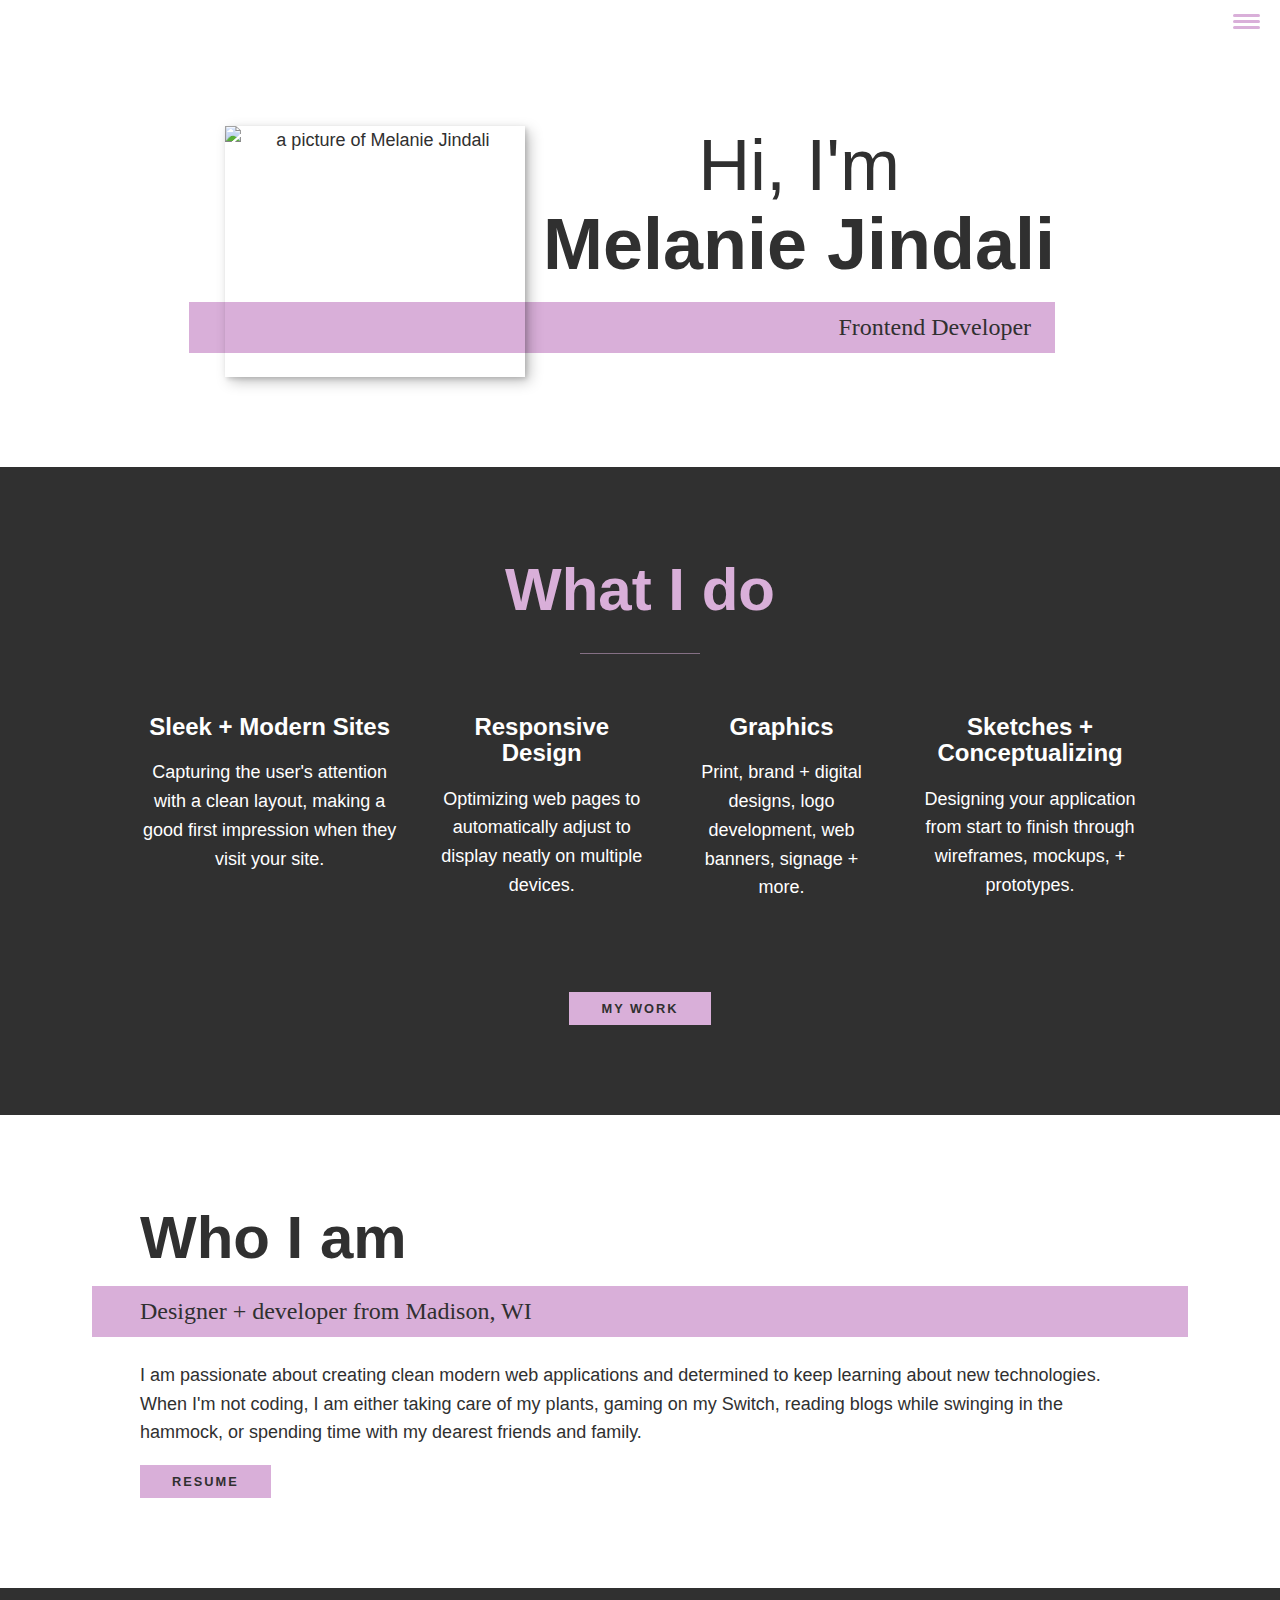
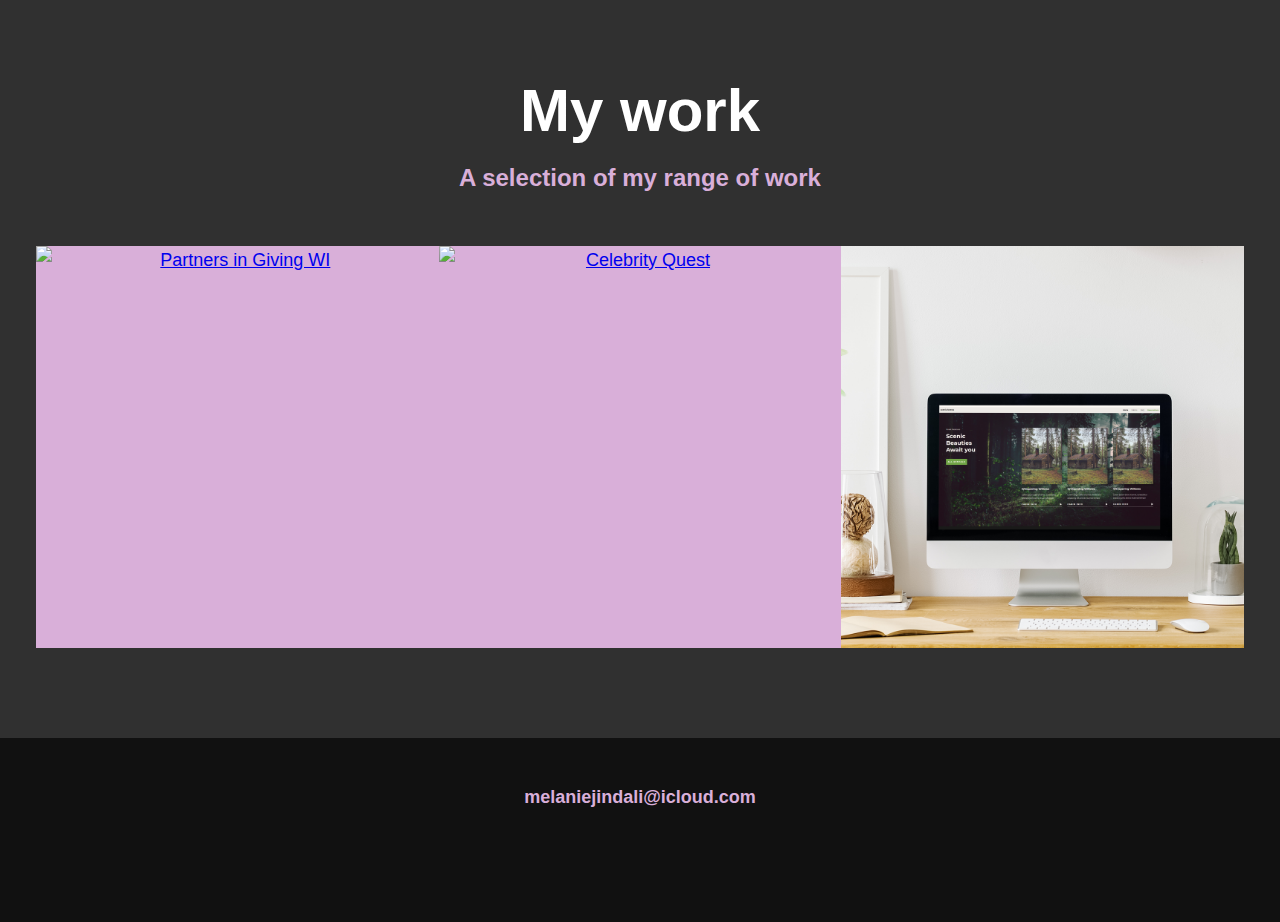
==== commit cec8bf41: "Remove old work." ====
--- a/index.html
+++ b/index.html
@@ -86,7 +86,12 @@
                 <section class="work" id="work">
                         <h2 class="section-title">My work</h2>
                         <p class="subtitle subtitle-work">A selection of my range of work</p>
-                      <div class="portfolio">
+                      <div class="portfolio">                        
+                        <div class="portfolio-item">
+                          <a href="partners-in-giving.html">
+                            <img src="assets/images/PinG1.png" alt="Partners in Giving WI" class="portfolio-img">
+                          </a>
+                        </div>
                         <div class="portfolio-item">
                           <a href="celeb-quest.html">
                             <img src="assets/images/CelebQuest2.png" alt="Celebrity Quest" class="portfolio-img">
@@ -97,20 +102,7 @@
                             <img src="assets/images/SF2.png" alt="Scenic Forests" class="portfolio-img">
                           </a>
                         </div>
-                        <div class="portfolio-item">
-                          <a href="partners-in-giving.html">
-                            <img src="assets/images/PinG1.png" alt="Partners in Giving WI" class="portfolio-img">
-                          </a>
                         </div>
-                        <div class="portfolio-item">
-                          <a href="trivia.html">
-                            <img src="assets/images/OfficeTrivia.png" alt="Trivia" class="portfolio-img">
-                          </a>
-                        </div>
-                        <div class="portfolio-item">
-                          <a href="crystal.html">
-                            <img src="assets/images/CrystalCollector.png" alt="CrystalCollector" class="portfolio-img">
-                          </a>
                         </div>
                       </div>
                 </section>
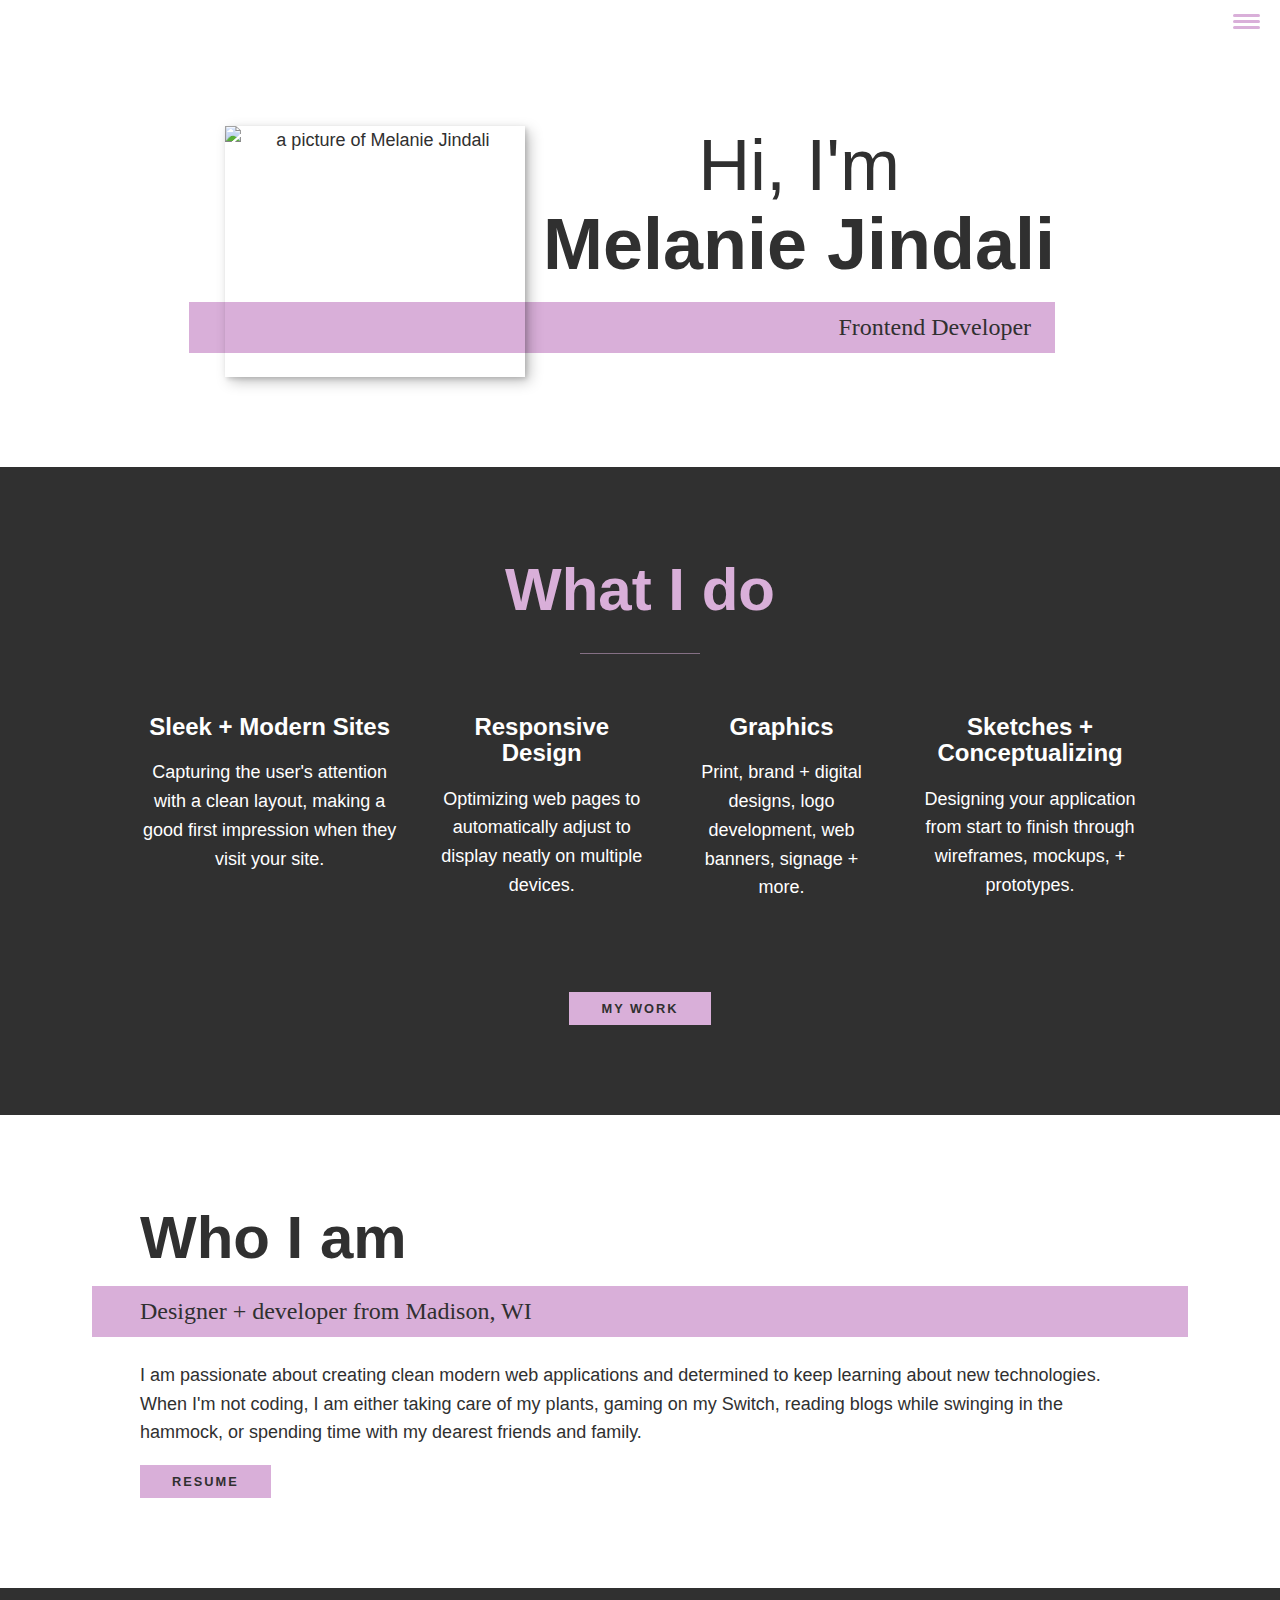
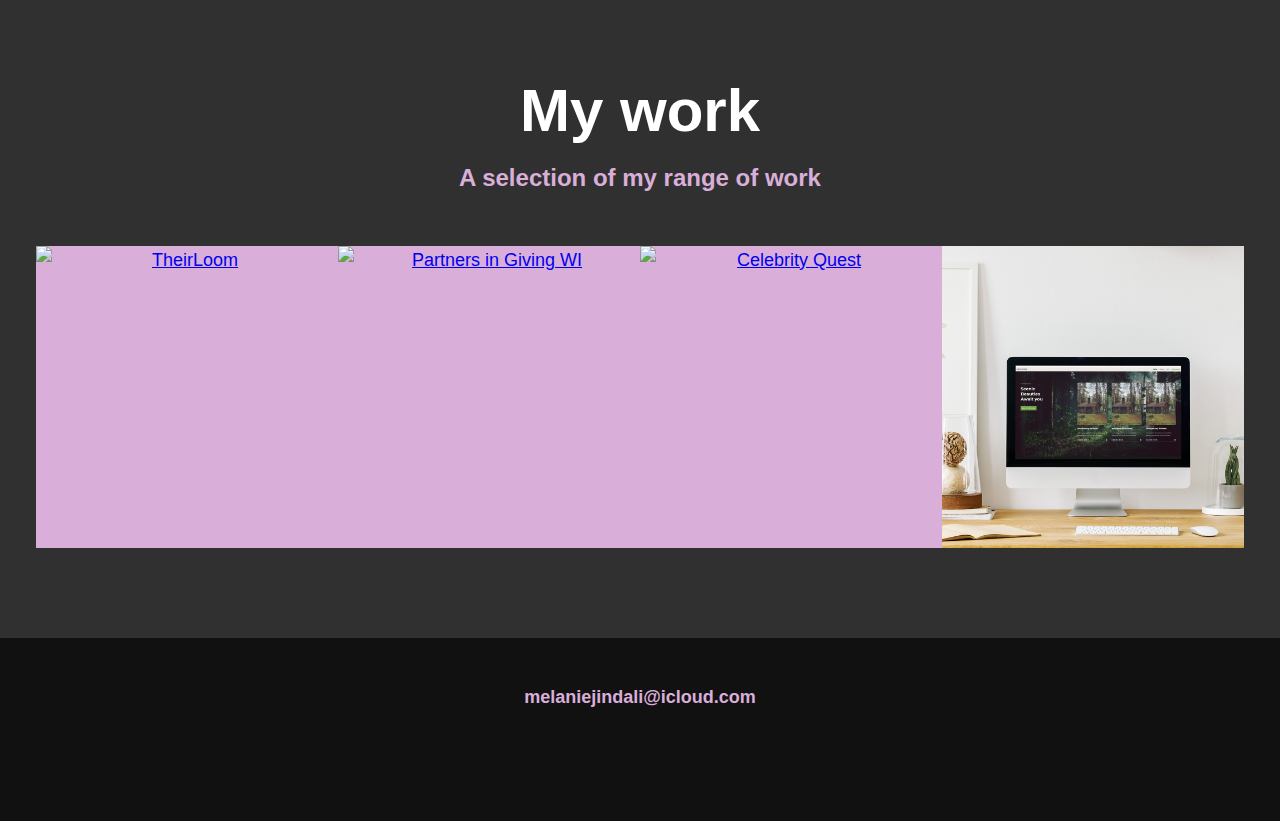
==== commit 7c25a5b6: "Add TheirLoom to work section" ====
--- a/index.html
+++ b/index.html
@@ -86,7 +86,12 @@
                 <section class="work" id="work">
                         <h2 class="section-title">My work</h2>
                         <p class="subtitle subtitle-work">A selection of my range of work</p>
-                      <div class="portfolio">                        
+                      <div class="portfolio">  
+                        <div class="portfolio-item">
+                          <a href="theirloom.html">
+                            <img src="assets/images/TL1.png" alt="TheirLoom" class="portfolio-img">
+                          </a>
+                        </div>                      
                         <div class="portfolio-item">
                           <a href="partners-in-giving.html">
                             <img src="assets/images/PinG1.png" alt="Partners in Giving WI" class="portfolio-img">
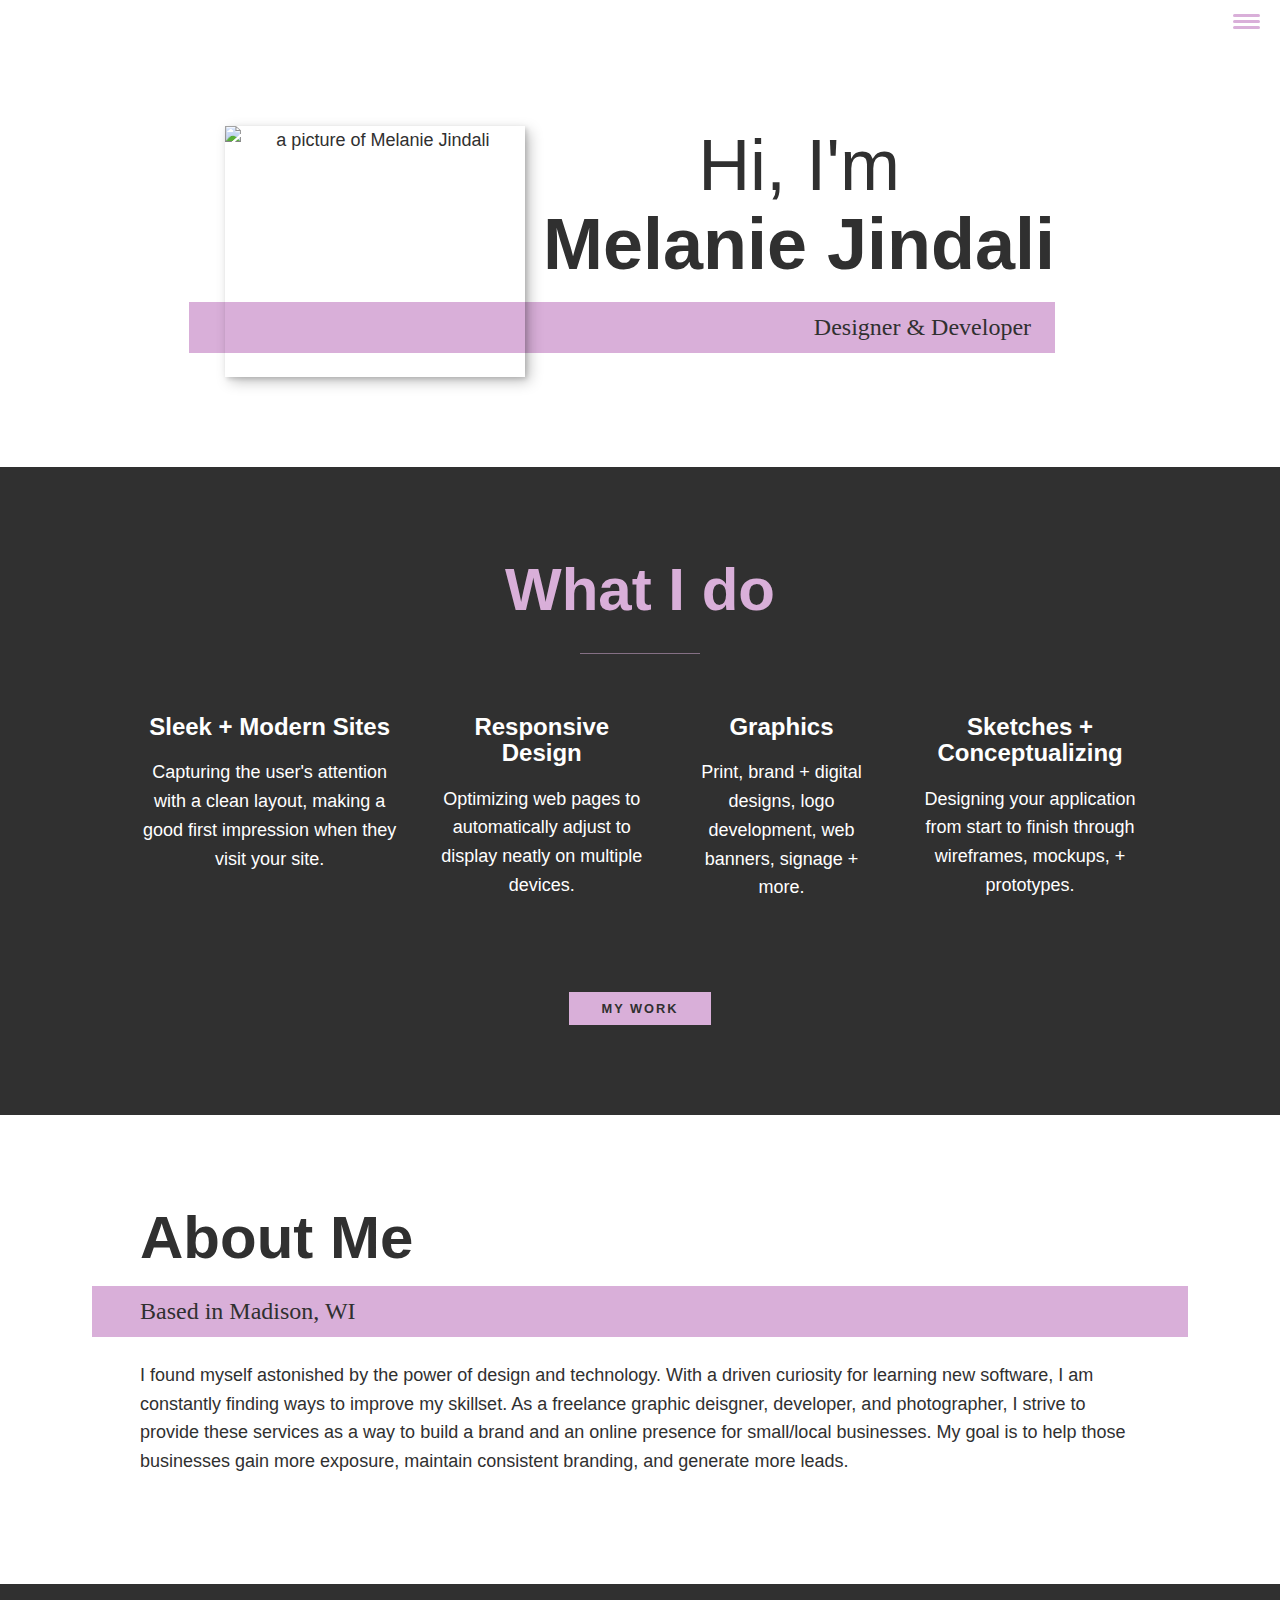
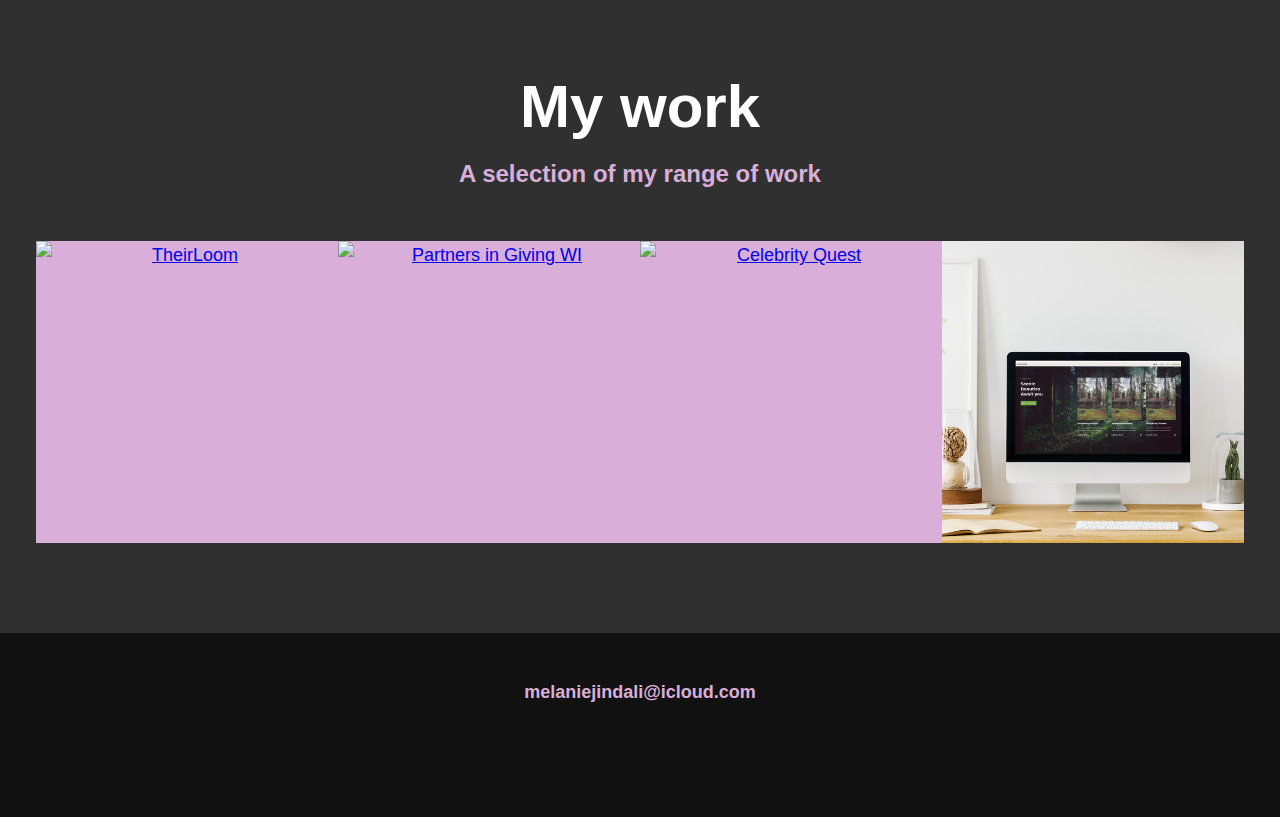
==== commit 53bf4ca9: "Refreshing about me section" ====
--- a/index.html
+++ b/index.html
@@ -37,7 +37,7 @@
             <h1 class="section-title title-intro">
               Hi, I'm <strong>Melanie Jindali</strong>
             </h1>
-            <p class="subtitle subtitle-intro">Frontend Developer</p>
+            <p class="subtitle subtitle-intro">Designer & Developer</p>
             <img src="./assets/images/MJ.png" alt="a picture of Melanie Jindali" class="my-pic">
           </section>
 
@@ -72,11 +72,10 @@
             <!-- About me -->
                 <section class="about-me" id="about">
                   <div class="about-container">
-                      <h2 class="section-title title-about">Who I am</h2>
-                        <p class="subtitle subtitle-about">Designer + developer from Madison, WI</p>
+                      <h2 class="section-title title-about">About Me</h2>
+                        <p class="subtitle subtitle-about">Based in Madison, WI</p>
                           <div>
-                                <p>I am passionate about creating clean modern web applications and determined to keep learning about new technologies. When I'm not coding, I am either taking care of my plants, gaming on my Switch, reading blogs while swinging in the hammock, or spending time with my dearest friends and family.</p>
-                                <a href="./assets/resume/MelanieJindali_Resume.pdf" class="btn">Resume</a>
+                                <p>I found myself astonished by the power of design and technology. With a driven curiosity for learning new software, I am constantly finding ways to improve my skillset. As a freelance graphic deisgner, developer, and  photographer, I strive to provide these services as a way to build a brand and an online presence for small/local businesses. My goal is to help those businesses gain more exposure, maintain consistent branding, and generate more leads.</p>
                             </div>
                         </div>
                 </section>
